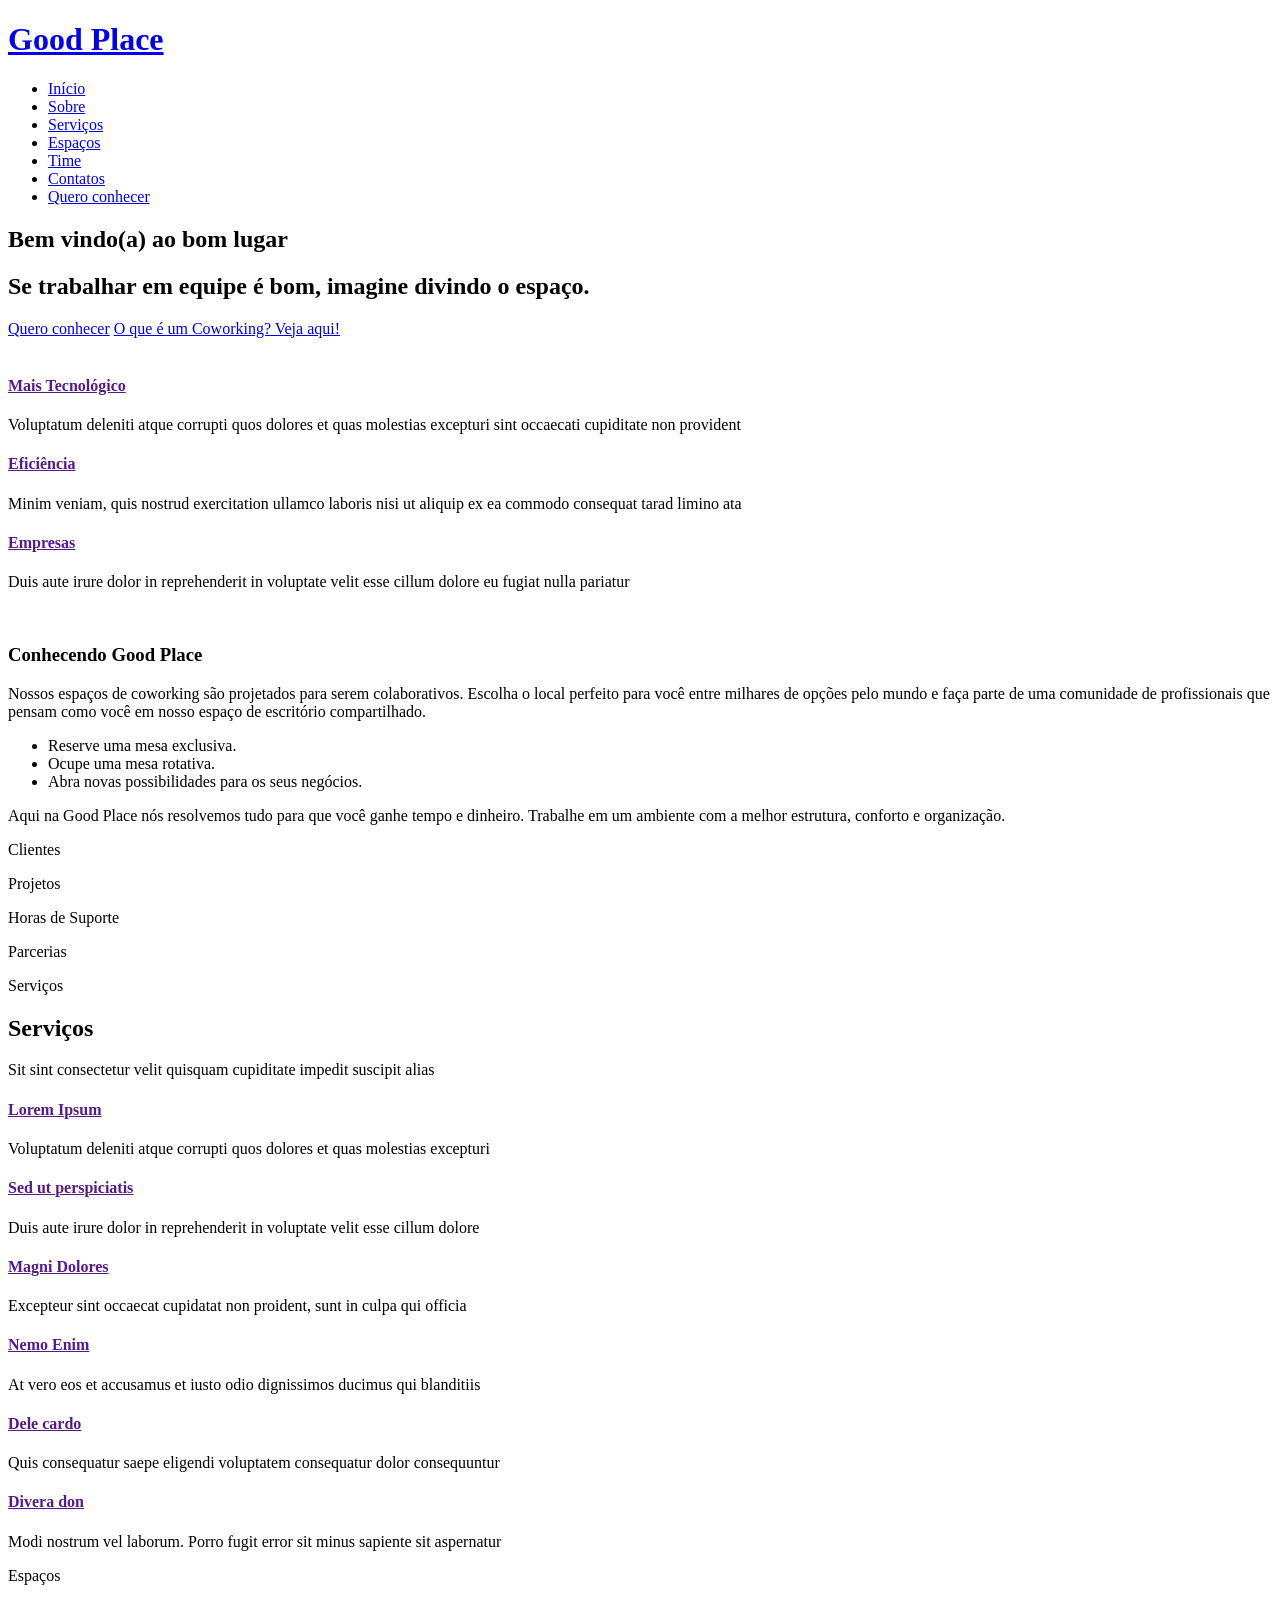
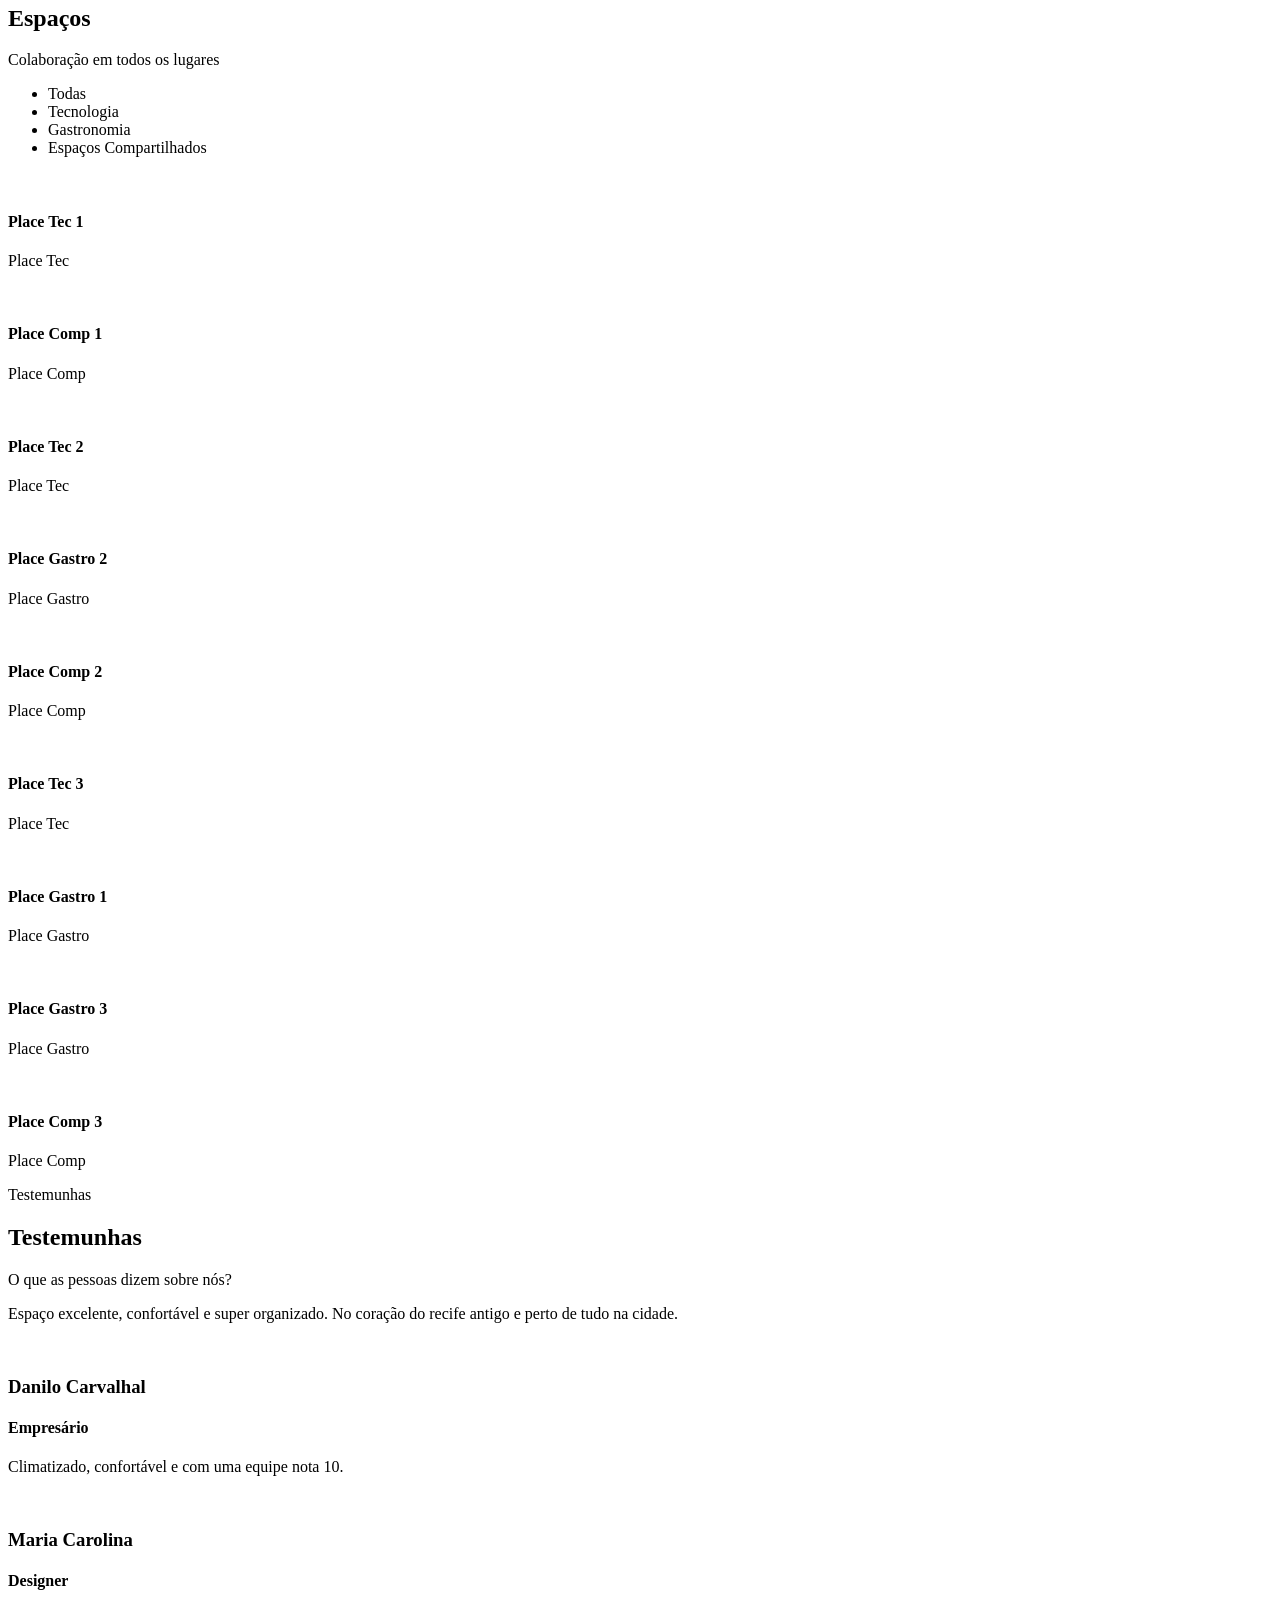
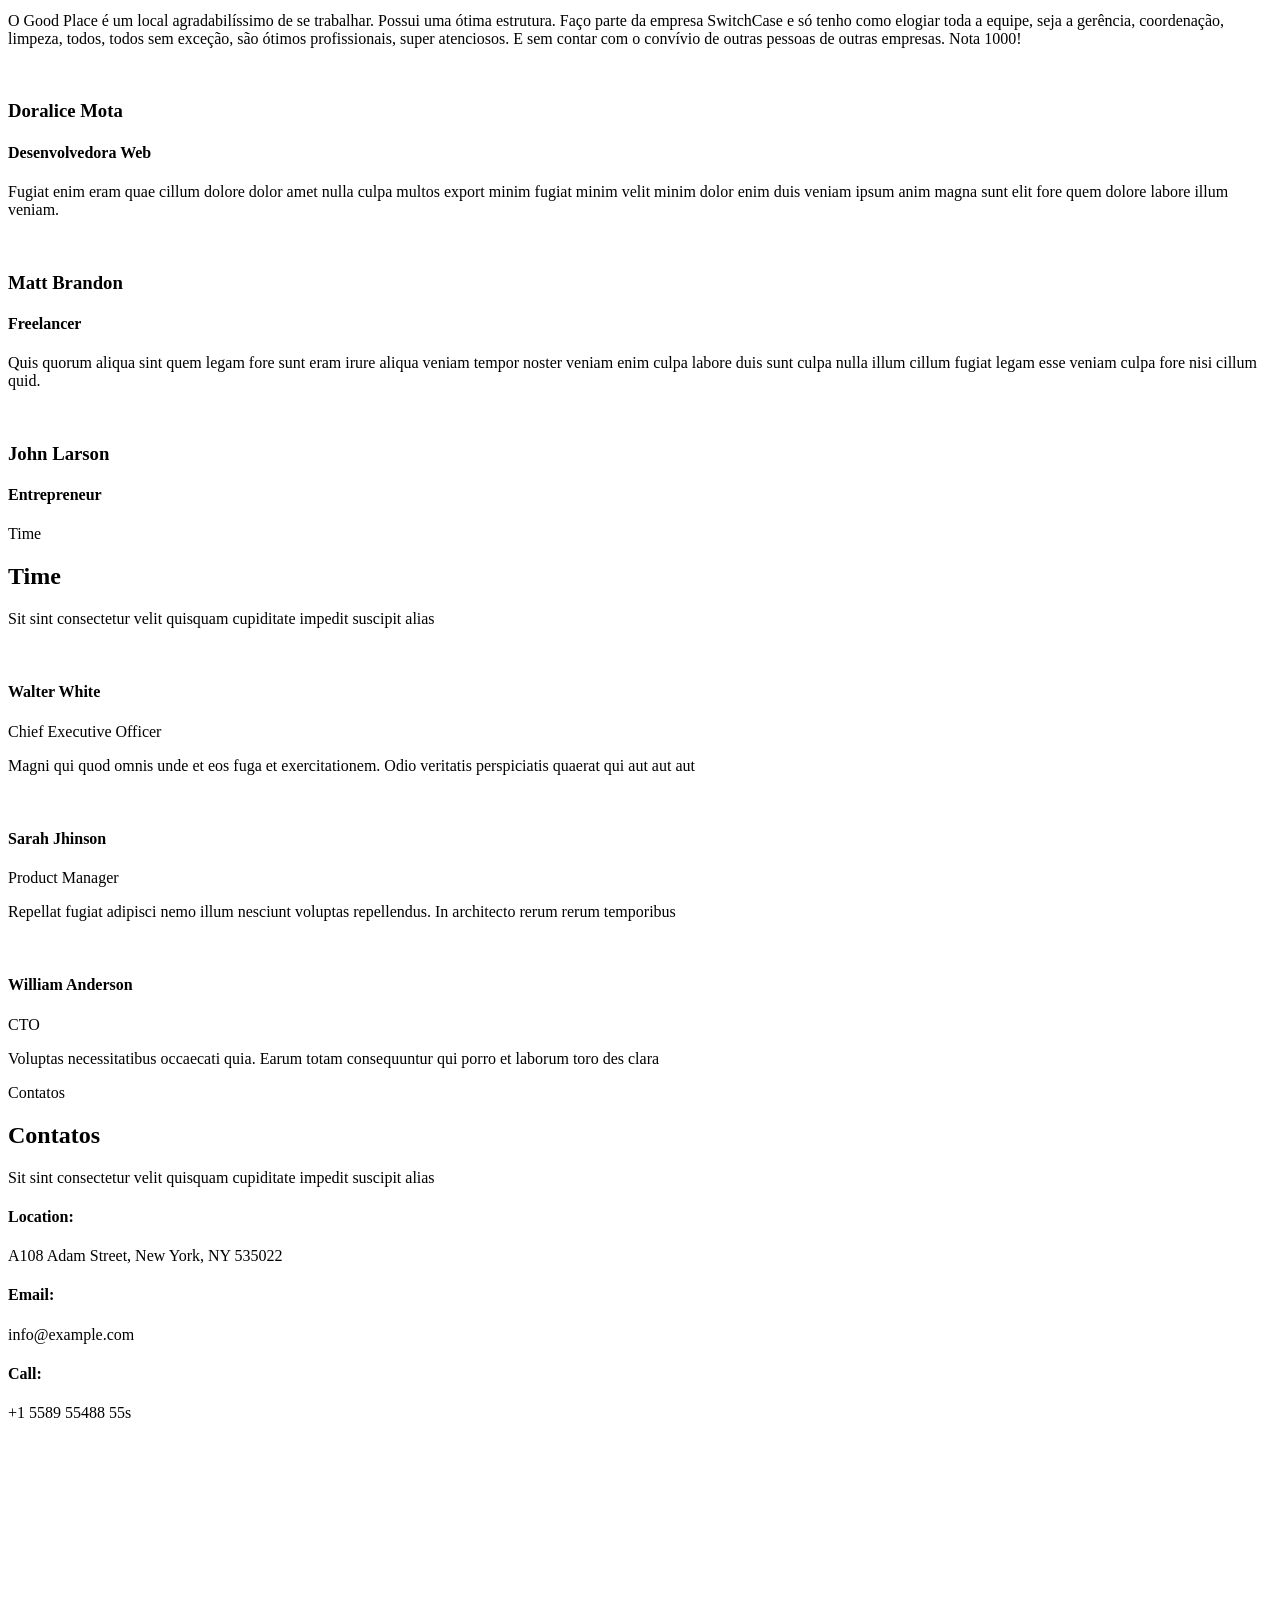
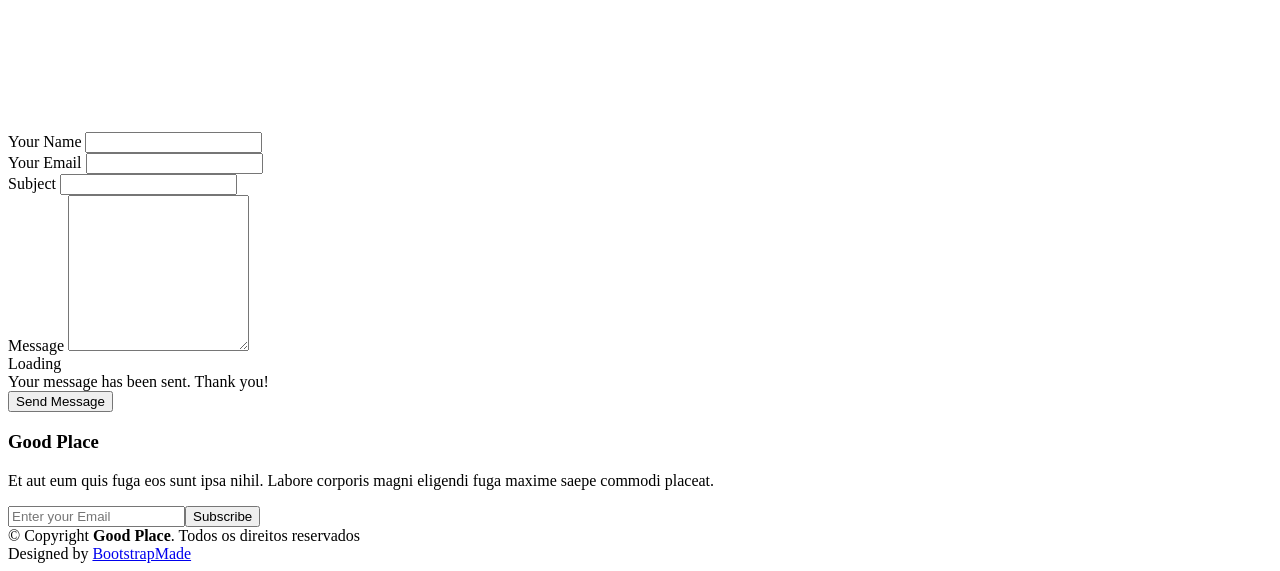
==== index.html @ 0c5f2818 "Add files via upload" ====
<!DOCTYPE html>
<html lang="en">

<head>
  <meta charset="utf-8">
  <meta content="width=device-width, initial-scale=1.0" name="viewport">

  <title>eNno Bootstrap Template - Index</title>
  <meta content="" name="description">
  <meta content="" name="keywords">

  <!-- Favicons -->
  <link href="assets/img/favicon.png" rel="icon">
  <link href="assets/img/apple-touch-icon.png" rel="apple-touch-icon">

  <!-- Google Fonts -->
  <link href="https://fonts.googleapis.com/css?family=Open+Sans:300,300i,400,400i,600,600i,700,700i|Raleway:300,300i,400,400i,500,500i,600,600i,700,700i|Poppins:300,300i,400,400i,500,500i,600,600i,700,700i" rel="stylesheet">

  <!-- Vendor CSS Files -->
  <link href="assets/vendor/bootstrap/css/bootstrap.min.css" rel="stylesheet">
  <link href="assets/vendor/bootstrap-icons/bootstrap-icons.css" rel="stylesheet">
  <link href="assets/vendor/boxicons/css/boxicons.min.css" rel="stylesheet">
  <link href="assets/vendor/glightbox/css/glightbox.min.css" rel="stylesheet">
  <link href="assets/vendor/swiper/swiper-bundle.min.css" rel="stylesheet">

  <!-- Template Main CSS File -->
  <link href="assets/css/style.css" rel="stylesheet">

  <!-- =======================================================
  * Template Name: eNno - v4.10.0
  * Template URL: https://bootstrapmade.com/enno-free-simple-bootstrap-template/
  * Author: BootstrapMade.com
  * License: https://bootstrapmade.com/license/
  ======================================================== -->
</head>

<body>

  <!-- ======= Header ======= -->
  <header id="header" class="fixed-top">
    <div class="container d-flex align-items-center justify-content-between">

      <h1 class="logo"><a href="index.html">Good Place</a></h1>
      <!-- Uncomment below if you prefer to use an image logo -->
      <!-- <a href="index.html" class="logo"><img src="assets/img/logo.png" alt="" class="img-fluid"></a>-->

      <nav id="navbar" class="navbar">
        <ul>
          <li><a class="nav-link scrollto active" href="#hero">Início</a></li>
          <li><a class="nav-link scrollto" href="#about">Sobre</a></li>
          <li><a class="nav-link scrollto" href="#services">Serviços</a></li>
          <li><a class="nav-link scrollto " href="#portfolio">Espaços</a></li>
          <li><a class="nav-link scrollto" href="#team">Time</a></li>
          <li><a class="nav-link scrollto" href="#contact">Contatos</a></li>
          <li><a class="getstarted scrollto" href="#about">Quero conhecer</a></li>
        </ul>
        <i class="bi bi-list mobile-nav-toggle"></i>
      </nav><!-- .navbar -->

    </div>
  </header><!-- End Header -->

  <!-- ======= Hero Section ======= -->
  <section id="hero" class="d-flex align-items-center">

    <div class="container">
      <div class="row">
        <div class="col-lg-6 pt-5 pt-lg-0 order-2 order-lg-1 d-flex flex-column justify-content-center">
          <h1>Bem vindo(a) ao bom lugar</h1>
          <h2>Se trabalhar em equipe é bom, imagine divindo o espaço.</h2>
          <div class="d-flex">
            <a href="#about" class="btn-get-started scrollto">Quero conhecer</a>
            <a href="https://www.youtube.com/watch?v=jDDaplaOz7Q" class="glightbox btn-watch-video"><i class="bi bi-play-circle"></i><span>O que é um Coworking? Veja aqui!</span></a>
          </div>
        </div>
        <div class="col-lg-6 order-1 order-lg-2 hero-img">
          <img src="assets/img/hero-img.png" class="img-fluid animated" alt="">
        </div>
      </div>
    </div>

  </section><!-- End Hero -->

  <main id="main">

    <!-- ======= Featured Services Section ======= -->
    <section id="featured-services" class="featured-services">
      <div class="container">

        <div class="row">
          <div class="col-lg-4 col-md-6">
            <div class="icon-box">
              <div class="icon"><i class="bi bi-laptop"></i></div>
              <h4 class="title"><a href="">Mais Tecnológico</a></h4>
              <p class="description">Voluptatum deleniti atque corrupti quos dolores et quas molestias excepturi sint occaecati cupiditate non provident</p>
            </div>
          </div>
          <div class="col-lg-4 col-md-6 mt-4 mt-md-0">
            <div class="icon-box">
              <div class="icon"><i class="bi bi-card-checklist"></i></div>
              <h4 class="title"><a href="">Eficiência</a></h4>
              <p class="description">Minim veniam, quis nostrud exercitation ullamco laboris nisi ut aliquip ex ea commodo consequat tarad limino ata</p>
            </div>
          </div>
          <div class="col-lg-4 col-md-6 mt-4 mt-lg-0">
            <div class="icon-box">
              <div class="icon"><i class="bi bi-clipboard-data"></i></div>
              <h4 class="title"><a href="">Empresas</a></h4>
              <p class="description">Duis aute irure dolor in reprehenderit in voluptate velit esse cillum dolore eu fugiat nulla pariatur</p>
            </div>
          </div>
        </div>

      </div>
    </section><!-- End Featured Services Section -->

    <!-- ======= About Section ======= -->
    <section id="about" class="about">
      <div class="container">

        <div class="row">
          <div class="col-lg-6">
            <img src="assets/img/about.png" class="img-fluid" alt="">
          </div>
          <div class="col-lg-6 pt-4 pt-lg-0 content">
            <h3>Conhecendo Good Place</h3>
            <p class="fst-italic">
              Nossos espaços de coworking são projetados para serem colaborativos. Escolha o local perfeito para você entre milhares de opções pelo mundo e faça parte de uma comunidade de profissionais que pensam como você em nosso espaço de escritório compartilhado.
            </p>
            <ul>
              <li><i class="bi bi-check-circle"></i> Reserve uma mesa exclusiva.</li>
              <li><i class="bi bi-check-circle"></i> Ocupe uma mesa rotativa.</li>
              <li><i class="bi bi-check-circle"></i> Abra novas possibilidades para os seus negócios.</li>
            </ul>
            <p>
              Aqui na Good Place nós resolvemos tudo para que você ganhe tempo e dinheiro. Trabalhe em um ambiente com a melhor estrutura, conforto e organização.
            </p>
          </div>
        </div>

      </div>
    </section><!-- End About Section -->

    <!-- ======= Counts Section ======= -->
    <section id="counts" class="counts">
      <div class="container">

        <div class="row counters">

          <div class="col-lg-3 col-6 text-center">
            <span data-purecounter-start="0" data-purecounter-end="333" data-purecounter-duration="1" class="purecounter"></span>
            <p>Clientes</p>
          </div>

          <div class="col-lg-3 col-6 text-center">
            <span data-purecounter-start="0" data-purecounter-end="707" data-purecounter-duration="1" class="purecounter"></span>
            <p>Projetos</p>
          </div>

          <div class="col-lg-3 col-6 text-center">
            <span data-purecounter-start="0" data-purecounter-end="2001" data-purecounter-duration="1" class="purecounter"></span>
            <p>Horas de Suporte</p>
          </div>

          <div class="col-lg-3 col-6 text-center">
            <span data-purecounter-start="0" data-purecounter-end="13" data-purecounter-duration="1" class="purecounter"></span>
            <p>Parcerias</p>
          </div>

        </div>

      </div>
    </section><!-- End Counts Section -->

    <!-- ======= Services Section ======= -->
    <section id="services" class="services section-bg">
      <div class="container">

        <div class="section-title">
          <span>Serviços</span>
          <h2>Serviços</h2>
          <p>Sit sint consectetur velit quisquam cupiditate impedit suscipit alias</p>
        </div>

        <div class="row">
          <div class="col-lg-4 col-md-6 d-flex align-items-stretch">
            <div class="icon-box">
              <div class="icon"><i class="bx bxl-dribbble"></i></div>
              <h4><a href="">Lorem Ipsum</a></h4>
              <p>Voluptatum deleniti atque corrupti quos dolores et quas molestias excepturi</p>
            </div>
          </div>

          <div class="col-lg-4 col-md-6 d-flex align-items-stretch mt-4 mt-md-0">
            <div class="icon-box">
              <div class="icon"><i class="bx bx-file"></i></div>
              <h4><a href="">Sed ut perspiciatis</a></h4>
              <p>Duis aute irure dolor in reprehenderit in voluptate velit esse cillum dolore</p>
            </div>
          </div>

          <div class="col-lg-4 col-md-6 d-flex align-items-stretch mt-4 mt-lg-0">
            <div class="icon-box">
              <div class="icon"><i class="bx bx-tachometer"></i></div>
              <h4><a href="">Magni Dolores</a></h4>
              <p>Excepteur sint occaecat cupidatat non proident, sunt in culpa qui officia</p>
            </div>
          </div>

          <div class="col-lg-4 col-md-6 d-flex align-items-stretch mt-4">
            <div class="icon-box">
              <div class="icon"><i class="bx bx-world"></i></div>
              <h4><a href="">Nemo Enim</a></h4>
              <p>At vero eos et accusamus et iusto odio dignissimos ducimus qui blanditiis</p>
            </div>
          </div>

          <div class="col-lg-4 col-md-6 d-flex align-items-stretch mt-4">
            <div class="icon-box">
              <div class="icon"><i class="bx bx-slideshow"></i></div>
              <h4><a href="">Dele cardo</a></h4>
              <p>Quis consequatur saepe eligendi voluptatem consequatur dolor consequuntur</p>
            </div>
          </div>

          <div class="col-lg-4 col-md-6 d-flex align-items-stretch mt-4">
            <div class="icon-box">
              <div class="icon"><i class="bx bx-arch"></i></div>
              <h4><a href="">Divera don</a></h4>
              <p>Modi nostrum vel laborum. Porro fugit error sit minus sapiente sit aspernatur</p>
            </div>
          </div>

        </div>

      </div>
    </section><!-- End Services Section -->

    <!-- ======= Portfolio Section ======= -->
    <section id="portfolio" class="portfolio">
      <div class="container">

        <div class="section-title">
          <span>Espaços</span>
          <h2>Espaços</h2>
          <p>Colaboração em todos os lugares</p>
        </div>

        <div class="row">
          <div class="col-lg-12 d-flex justify-content-center">
            <ul id="portfolio-flters">
              <li data-filter="*" class="filter-active">Todas</li>
              <li data-filter=".filter-app">Tecnologia</li>
              <li data-filter=".filter-card">Gastronomia</li>
              <li data-filter=".filter-web">Espaços Compartilhados</li>
            </ul>
          </div>
        </div>

        <div class="row portfolio-container">

          <div class="col-lg-4 col-md-6 portfolio-item filter-app">
            <img src="assets/img/portfolio/portfolio-1.jpg" class="img-fluid" alt="">
            <div class="portfolio-info">
              <h4>Place Tec 1</h4>
              <p>Place Tec</p>
              <a href="assets/img/portfolio/portfolio-1.jpg" data-gallery="portfolioGallery" class="portfolio-lightbox preview-link" title="App 1"><i class="bx bx-plus"></i></a>
              <a href="portfolio-details.html" class="details-link" title="More Details"><i class="bx bx-link"></i></a>
            </div>
          </div>

          <div class="col-lg-4 col-md-6 portfolio-item filter-web">
            <img src="assets/img/portfolio/portfolio-2.jpg" class="img-fluid" alt="">
            <div class="portfolio-info">
              <h4>Place Comp 1</h4>
              <p>Place Comp</p>
              <a href="assets/img/portfolio/portfolio-2.jpg" data-gallery="portfolioGallery" class="portfolio-lightbox preview-link" title="Web 3"><i class="bx bx-plus"></i></a>
              <a href="portfolio-details.html" class="details-link" title="More Details"><i class="bx bx-link"></i></a>
            </div>
          </div>

          <div class="col-lg-4 col-md-6 portfolio-item filter-app">
            <img src="assets/img/portfolio/portfolio-3.jpg" class="img-fluid" alt="">
            <div class="portfolio-info">
              <h4>Place Tec 2</h4>
              <p>Place Tec</p>
              <a href="assets/img/portfolio/portfolio-3.jpg" data-gallery="portfolioGallery" class="portfolio-lightbox preview-link" title="App 2"><i class="bx bx-plus"></i></a>
              <a href="portfolio-details.html" class="details-link" title="More Details"><i class="bx bx-link"></i></a>
            </div>
          </div>

          <div class="col-lg-4 col-md-6 portfolio-item filter-card">
            <img src="assets/img/portfolio/portfolio-4.jpg" class="img-fluid" alt="">
            <div class="portfolio-info">
              <h4>Place Gastro 2</h4>
              <p>Place Gastro</p>
              <a href="assets/img/portfolio/portfolio-4.jpg" data-gallery="portfolioGallery" class="portfolio-lightbox preview-link" title="Card 2"><i class="bx bx-plus"></i></a>
              <a href="portfolio-details.html" class="details-link" title="More Details"><i class="bx bx-link"></i></a>
            </div>
          </div>

          <div class="col-lg-4 col-md-6 portfolio-item filter-web">
            <img src="assets/img/portfolio/portfolio-5.jpg" class="img-fluid" alt="">
            <div class="portfolio-info">
              <h4>Place Comp 2</h4>
              <p>Place Comp</p>
              <a href="assets/img/portfolio/portfolio-5.jpg" data-gallery="portfolioGallery" class="portfolio-lightbox preview-link" title="Web 2"><i class="bx bx-plus"></i></a>
              <a href="portfolio-details.html" class="details-link" title="More Details"><i class="bx bx-link"></i></a>
            </div>
          </div>

          <div class="col-lg-4 col-md-6 portfolio-item filter-app">
            <img src="assets/img/portfolio/portfolio-6.jpg" class="img-fluid" alt="">
            <div class="portfolio-info">
              <h4>Place Tec 3</h4>
              <p>Place Tec</p>
              <a href="assets/img/portfolio/portfolio-6.jpg" data-gallery="portfolioGallery" class="portfolio-lightbox preview-link" title="App 3"><i class="bx bx-plus"></i></a>
              <a href="portfolio-details.html" class="details-link" title="More Details"><i class="bx bx-link"></i></a>
            </div>
          </div>

          <div class="col-lg-4 col-md-6 portfolio-item filter-card">
            <img src="assets/img/portfolio/portfolio-7.jpg" class="img-fluid" alt="">
            <div class="portfolio-info">
              <h4>Place Gastro 1</h4>
              <p>Place Gastro</p>
              <a href="assets/img/portfolio/portfolio-7.jpg" data-gallery="portfolioGallery" class="portfolio-lightbox preview-link" title="Card 1"><i class="bx bx-plus"></i></a>
              <a href="portfolio-details.html" class="details-link" title="More Details"><i class="bx bx-link"></i></a>
            </div>
          </div>

          <div class="col-lg-4 col-md-6 portfolio-item filter-card">
            <img src="assets/img/portfolio/portfolio-8.jpg" class="img-fluid" alt="">
            <div class="portfolio-info">
              <h4>Place Gastro 3</h4>
              <p>Place Gastro</p>
              <a href="assets/img/portfolio/portfolio-8.jpg" data-gallery="portfolioGallery" class="portfolio-lightbox preview-link" title="Card 3"><i class="bx bx-plus"></i></a>
              <a href="portfolio-details.html" class="details-link" title="More Details"><i class="bx bx-link"></i></a>
            </div>
          </div>

          <div class="col-lg-4 col-md-6 portfolio-item filter-web">
            <img src="assets/img/portfolio/portfolio-9.jpg" class="img-fluid" alt="">
            <div class="portfolio-info">
              <h4>Place Comp 3</h4>
              <p>Place Comp</p>
              <a href="assets/img/portfolio/portfolio-9.jpg" data-gallery="portfolioGallery" class="portfolio-lightbox preview-link" title="Web 3"><i class="bx bx-plus"></i></a>
              <a href="portfolio-details.html" class="details-link" title="More Details"><i class="bx bx-link"></i></a>
            </div>
          </div>

        </div>

      </div>
    </section><!-- End Portfolio Section -->

    <!-- ======= Testimonials Section ======= -->
    <section id="testimonials" class="testimonials section-bg">
      <div class="container">

        <div class="section-title">
          <span>Testemunhas</span>
          <h2>Testemunhas</h2>
          <p>O que as pessoas dizem sobre nós?</p>
        </div>

        <div class="testimonials-slider swiper" data-aos="fade-up" data-aos-delay="100">
          <div class="swiper-wrapper">

            <div class="swiper-slide">
              <div class="testimonial-item">
                <p>
                  <i class="bx bxs-quote-alt-left quote-icon-left"></i>
                  Espaço excelente, confortável e super organizado. No coração do recife antigo e perto de tudo na cidade.
                  <i class="bx bxs-quote-alt-right quote-icon-right"></i>
                </p>
                <img src="assets/img/testimonials/testimonials-1.jpg" class="testimonial-img" alt="">
                <h3>Danilo Carvalhal</h3>
                <h4>Empresário</h4>
              </div>
            </div><!-- End testimonial item -->

            <div class="swiper-slide">
              <div class="testimonial-item">
                <p>
                  <i class="bx bxs-quote-alt-left quote-icon-left"></i>
                  Climatizado, confortável e com uma equipe nota 10.
                  <i class="bx bxs-quote-alt-right quote-icon-right"></i>
                </p>
                <img src="assets/img/testimonials/testimonials-2.jpg" class="testimonial-img" alt="">
                <h3>Maria Carolina</h3>
                <h4>Designer</h4>
              </div>
            </div><!-- End testimonial item -->

            <div class="swiper-slide">
              <div class="testimonial-item">
                <p>
                  <i class="bx bxs-quote-alt-left quote-icon-left"></i>
                  O Good Place é um local agradabilíssimo de se trabalhar. Possui uma ótima estrutura. Faço parte da empresa SwitchCase e só tenho como elogiar toda a equipe, seja a gerência, coordenação, limpeza, todos, todos sem exceção, são ótimos profissionais, super atenciosos. E sem contar com o convívio de outras pessoas de outras empresas.

Nota 1000!
                  <i class="bx bxs-quote-alt-right quote-icon-right"></i>
                </p>
                <img src="assets/img/testimonials/testimonials-3.jpg" class="testimonial-img" alt="">
                <h3>Doralice Mota</h3>
                <h4>Desenvolvedora Web</h4>
              </div>
            </div><!-- End testimonial item -->

            <div class="swiper-slide">
              <div class="testimonial-item">
                <p>
                  <i class="bx bxs-quote-alt-left quote-icon-left"></i>
                  Fugiat enim eram quae cillum dolore dolor amet nulla culpa multos export minim fugiat minim velit minim dolor enim duis veniam ipsum anim magna sunt elit fore quem dolore labore illum veniam.
                  <i class="bx bxs-quote-alt-right quote-icon-right"></i>
                </p>
                <img src="assets/img/testimonials/testimonials-4.jpg" class="testimonial-img" alt="">
                <h3>Matt Brandon</h3>
                <h4>Freelancer</h4>
              </div>
            </div><!-- End testimonial item -->

            <div class="swiper-slide">
              <div class="testimonial-item">
                <p>
                  <i class="bx bxs-quote-alt-left quote-icon-left"></i>
                  Quis quorum aliqua sint quem legam fore sunt eram irure aliqua veniam tempor noster veniam enim culpa labore duis sunt culpa nulla illum cillum fugiat legam esse veniam culpa fore nisi cillum quid.
                  <i class="bx bxs-quote-alt-right quote-icon-right"></i>
                </p>
                <img src="assets/img/testimonials/testimonials-5.jpg" class="testimonial-img" alt="">
                <h3>John Larson</h3>
                <h4>Entrepreneur</h4>
              </div>
            </div><!-- End testimonial item -->

          </div>
          <div class="swiper-pagination"></div>
        </div>

      </div>
    </section><!-- End Testimonials Section -->

    <!-- ======= Team Section ======= -->
    <section id="team" class="team section-bg">
      <div class="container">

        <div class="section-title">
          <span>Time</span>
          <h2>Time</h2>
          <p>Sit sint consectetur velit quisquam cupiditate impedit suscipit alias</p>
        </div>

        <div class="row">
          <div class="col-lg-4 col-md-6 d-flex align-items-stretch">
            <div class="member">
              <img src="assets/img/team/team-1.jpg" alt="">
              <h4>Walter White</h4>
              <span>Chief Executive Officer</span>
              <p>
                Magni qui quod omnis unde et eos fuga et exercitationem. Odio veritatis perspiciatis quaerat qui aut aut aut
              </p>
              <div class="social">
                <a href=""><i class="bi bi-twitter"></i></a>
                <a href=""><i class="bi bi-facebook"></i></a>
                <a href=""><i class="bi bi-instagram"></i></a>
                <a href=""><i class="bi bi-linkedin"></i></a>
              </div>
            </div>
          </div>

          <div class="col-lg-4 col-md-6 d-flex align-items-stretch">
            <div class="member">
              <img src="assets/img/team/team-2.jpg" alt="">
              <h4>Sarah Jhinson</h4>
              <span>Product Manager</span>
              <p>
                Repellat fugiat adipisci nemo illum nesciunt voluptas repellendus. In architecto rerum rerum temporibus
              </p>
              <div class="social">
                <a href=""><i class="bi bi-twitter"></i></a>
                <a href=""><i class="bi bi-facebook"></i></a>
                <a href=""><i class="bi bi-instagram"></i></a>
                <a href=""><i class="bi bi-linkedin"></i></a>
              </div>
            </div>
          </div>

          <div class="col-lg-4 col-md-6 d-flex align-items-stretch">
            <div class="member">
              <img src="assets/img/team/team-3.jpg" alt="">
              <h4>William Anderson</h4>
              <span>CTO</span>
              <p>
                Voluptas necessitatibus occaecati quia. Earum totam consequuntur qui porro et laborum toro des clara
              </p>
              <div class="social">
                <a href=""><i class="bi bi-twitter"></i></a>
                <a href=""><i class="bi bi-facebook"></i></a>
                <a href=""><i class="bi bi-instagram"></i></a>
                <a href=""><i class="bi bi-linkedin"></i></a>
              </div>
            </div>
          </div>

        </div>

      </div>
    </section><!-- End Team Section -->

    <!-- ======= Contact Section ======= -->
    <section id="contact" class="contact">
      <div class="container">

        <div class="section-title">
          <span>Contatos</span>
          <h2>Contatos</h2>
          <p>Sit sint consectetur velit quisquam cupiditate impedit suscipit alias</p>
        </div>

        <div class="row">

          <div class="col-lg-5 d-flex align-items-stretch">
            <div class="info">
              <div class="address">
                <i class="bi bi-geo-alt"></i>
                <h4>Location:</h4>
                <p>A108 Adam Street, New York, NY 535022</p>
              </div>

              <div class="email">
                <i class="bi bi-envelope"></i>
                <h4>Email:</h4>
                <p>info@example.com</p>
              </div>

              <div class="phone">
                <i class="bi bi-phone"></i>
                <h4>Call:</h4>
                <p>+1 5589 55488 55s</p>
              </div>

              <iframe src="https://www.google.com/maps/embed?pb=!1m14!1m8!1m3!1d12097.433213460943!2d-74.0062269!3d40.7101282!3m2!1i1024!2i768!4f13.1!3m3!1m2!1s0x0%3A0xb89d1fe6bc499443!2sDowntown+Conference+Center!5e0!3m2!1smk!2sbg!4v1539943755621" frameborder="0" style="border:0; width: 100%; height: 290px;" allowfullscreen></iframe>
            </div>

          </div>

          <div class="col-lg-7 mt-5 mt-lg-0 d-flex align-items-stretch">
            <form action="forms/contact.php" method="post" role="form" class="php-email-form">
              <div class="row">
                <div class="form-group col-md-6">
                  <label for="name">Your Name</label>
                  <input type="text" name="name" class="form-control" id="name" required>
                </div>
                <div class="form-group col-md-6 mt-3 mt-md-0">
                  <label for="name">Your Email</label>
                  <input type="email" class="form-control" name="email" id="email" required>
                </div>
              </div>
              <div class="form-group mt-3">
                <label for="name">Subject</label>
                <input type="text" class="form-control" name="subject" id="subject" required>
              </div>
              <div class="form-group mt-3">
                <label for="name">Message</label>
                <textarea class="form-control" name="message" rows="10" required></textarea>
              </div>
              <div class="my-3">
                <div class="loading">Loading</div>
                <div class="error-message"></div>
                <div class="sent-message">Your message has been sent. Thank you!</div>
              </div>
              <div class="text-center"><button type="submit">Send Message</button></div>
            </form>
          </div>

        </div>

      </div>
    </section><!-- End Contact Section -->

  </main><!-- End #main -->

  <!-- ======= Footer ======= -->
  <footer id="footer">

    <div class="footer-top">

      <div class="container">

        <div class="row  justify-content-center">
          <div class="col-lg-6">
            <h3>Good Place</h3>
            <p>Et aut eum quis fuga eos sunt ipsa nihil. Labore corporis magni eligendi fuga maxime saepe commodi placeat.</p>
          </div>
        </div>

        <div class="row footer-newsletter justify-content-center">
          <div class="col-lg-6">
            <form action="" method="post">
              <input type="email" name="email" placeholder="Enter your Email"><input type="submit" value="Subscribe">
            </form>
          </div>
        </div>

        <div class="social-links">
          <a href="#" class="twitter"><i class="bx bxl-twitter"></i></a>
          <a href="#" class="facebook"><i class="bx bxl-facebook"></i></a>
          <a href="#" class="instagram"><i class="bx bxl-instagram"></i></a>
          <a href="#" class="google-plus"><i class="bx bxl-skype"></i></a>
          <a href="#" class="linkedin"><i class="bx bxl-linkedin"></i></a>
        </div>

      </div>
    </div>

    <div class="container footer-bottom clearfix">
      <div class="copyright">
        &copy; Copyright <strong><span>Good Place</span></strong>. Todos os direitos reservados
      </div>
      <div class="credits">
        <!-- All the links in the footer should remain intact. -->
        <!-- You can delete the links only if you purchased the pro version. -->
        <!-- Licensing information: https://bootstrapmade.com/license/ -->
        <!-- Purchase the pro version with working PHP/AJAX contact form: https://bootstrapmade.com/enno-free-simple-bootstrap-template/ -->
        Designed by <a href="https://bootstrapmade.com/"  >BootstrapMade</a>
      </div>
    </div>
  </footer><!-- End Footer -->

  <a href="#" class="back-to-top d-flex align-items-center justify-content-center"><i class="bi bi-arrow-up-short"></i></a>

  <!-- Vendor JS Files -->
  <script src="assets/vendor/purecounter/purecounter_vanilla.js"></script>
  <script src="assets/vendor/bootstrap/js/bootstrap.bundle.min.js"></script>
  <script src="assets/vendor/glightbox/js/glightbox.min.js"></script>
  <script src="assets/vendor/isotope-layout/isotope.pkgd.min.js"></script>
  <script src="assets/vendor/swiper/swiper-bundle.min.js"></script>
  <script src="assets/vendor/php-email-form/validate.js"></script>

  <!-- Template Main JS File -->
  <script src="assets/js/main.js"></script>

</body>

</html>
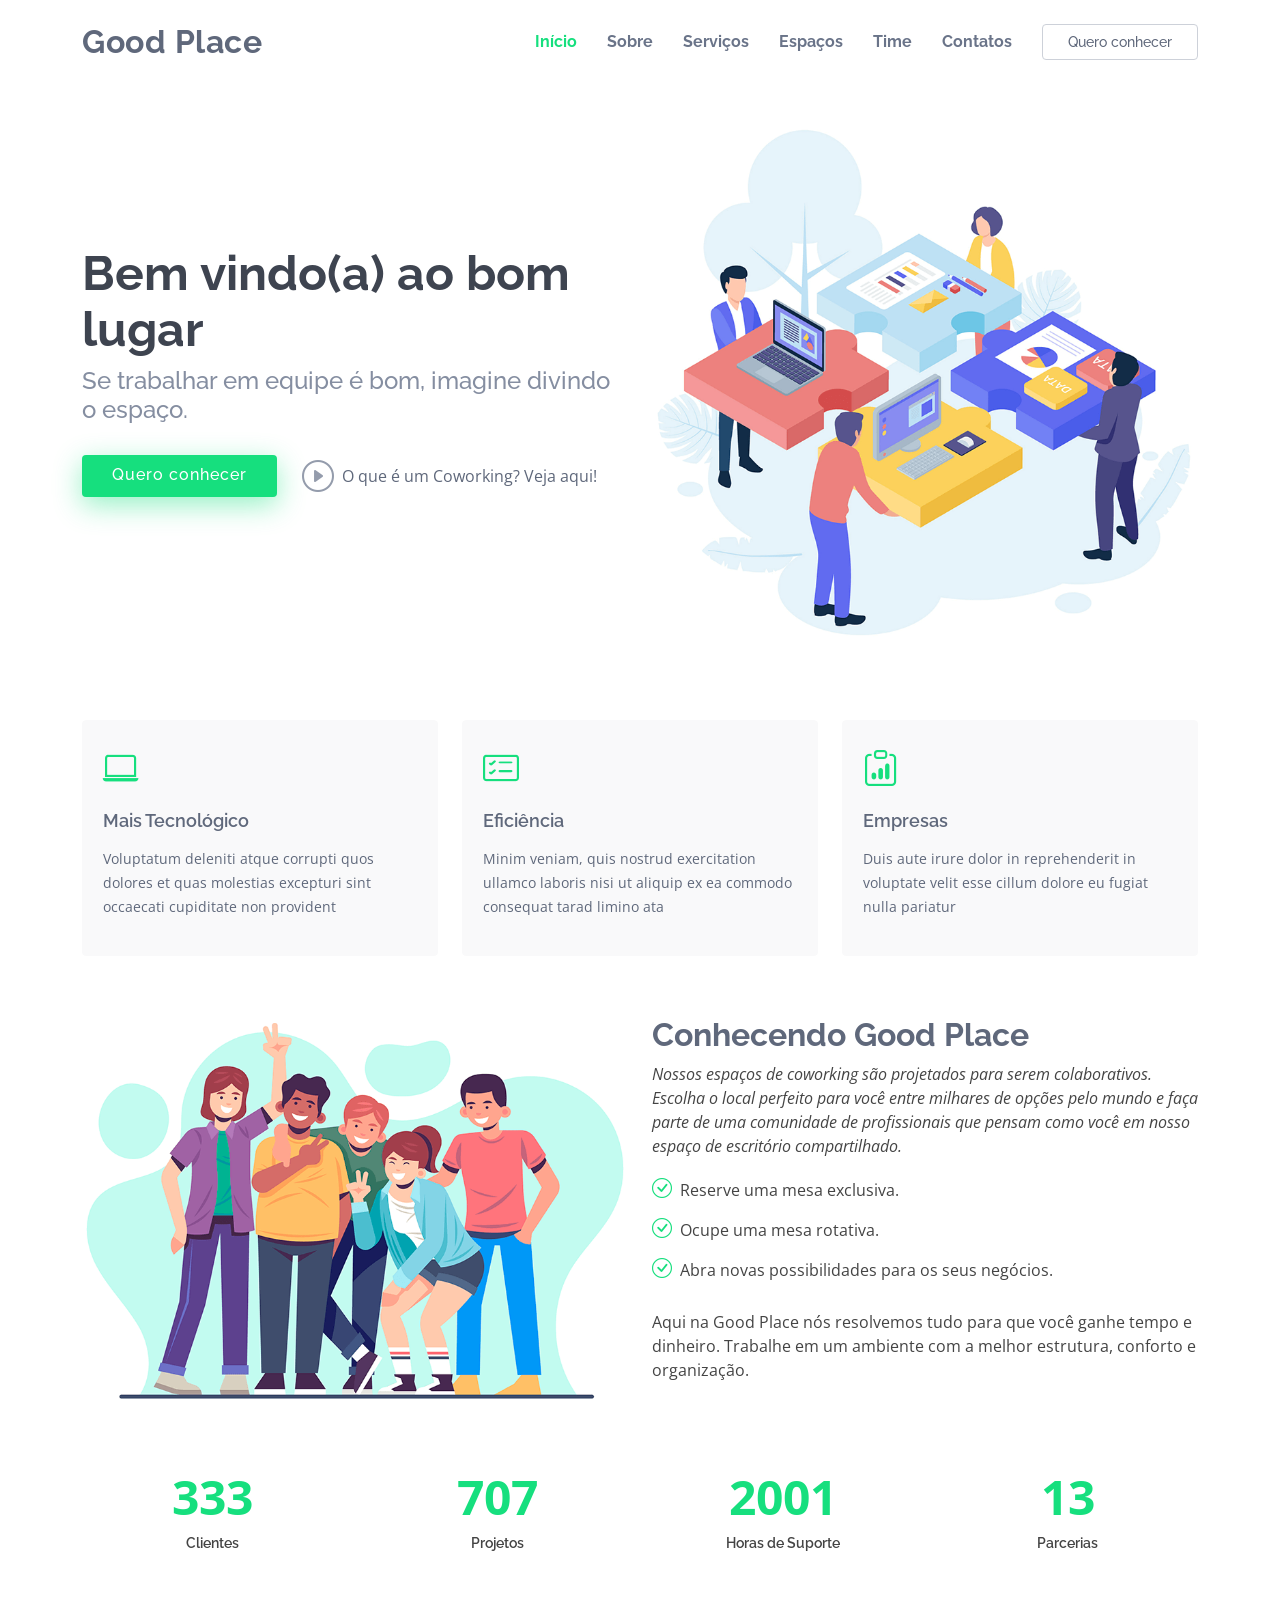
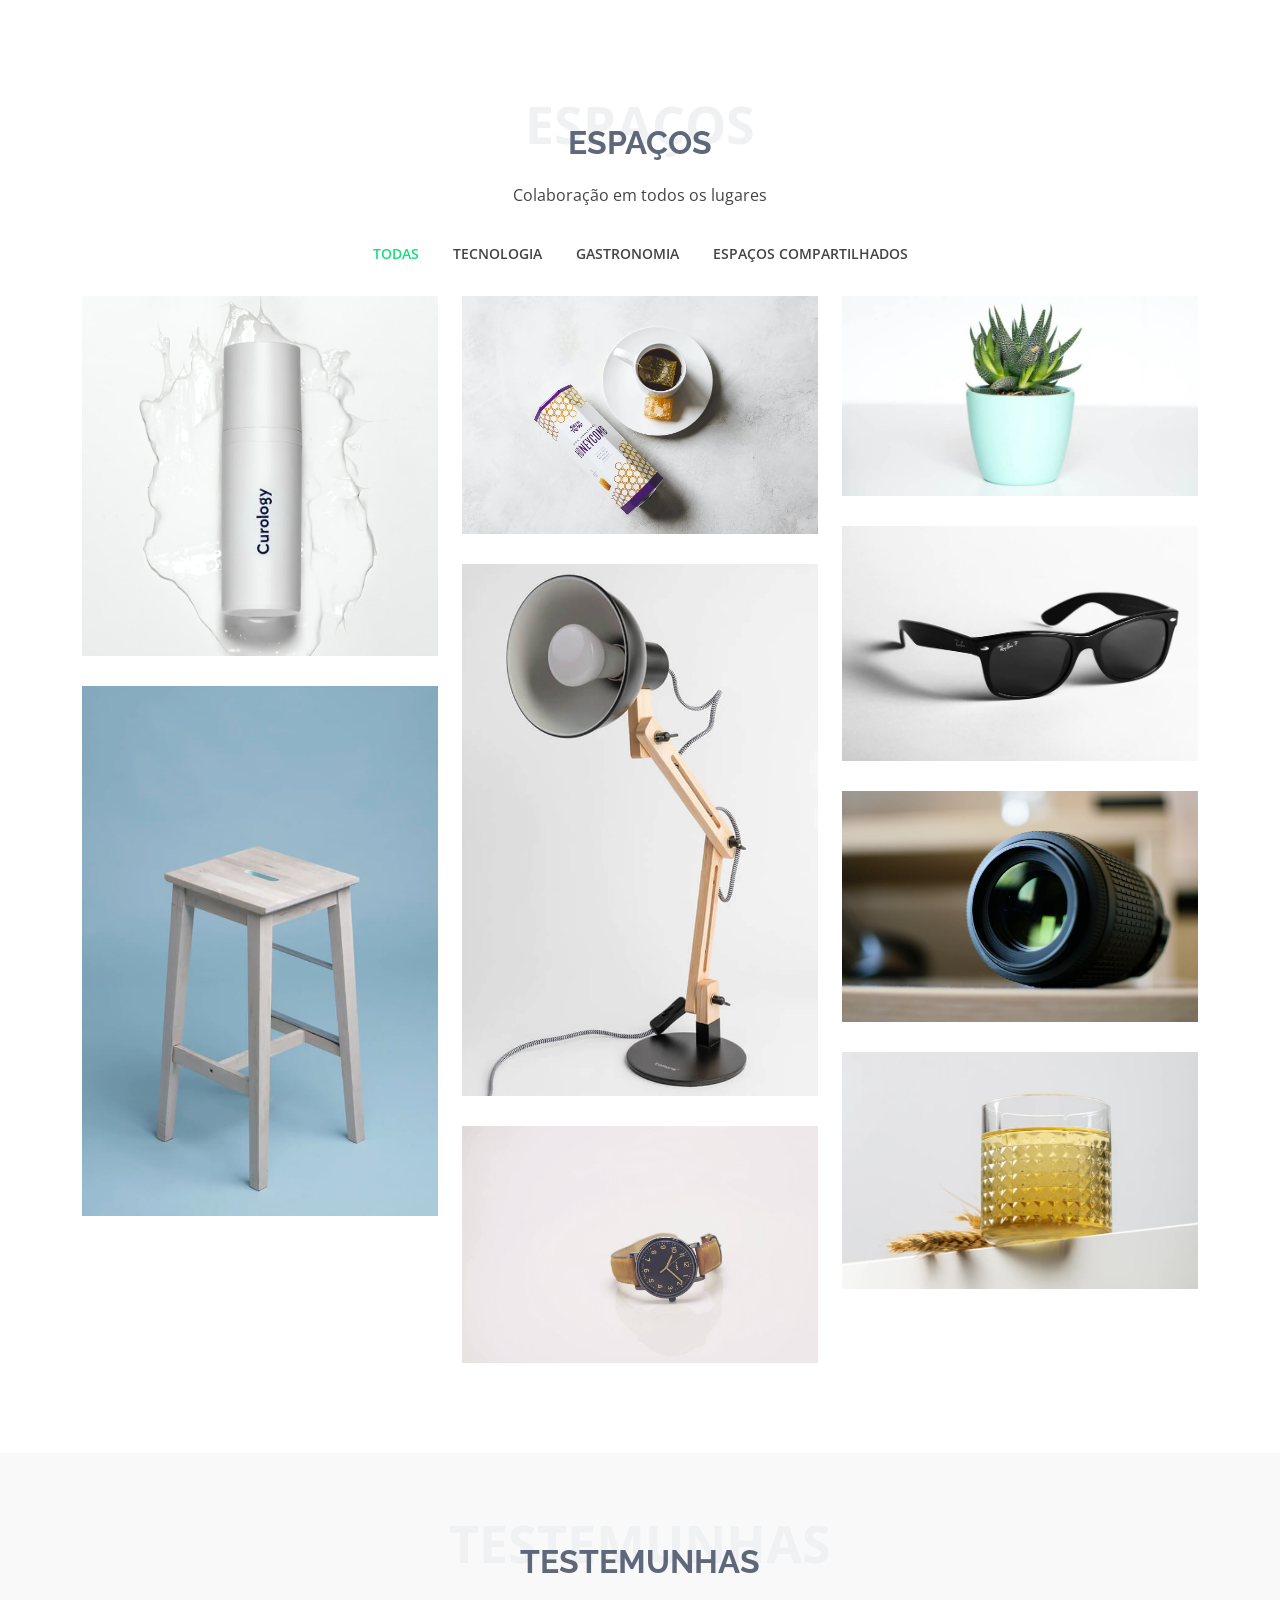
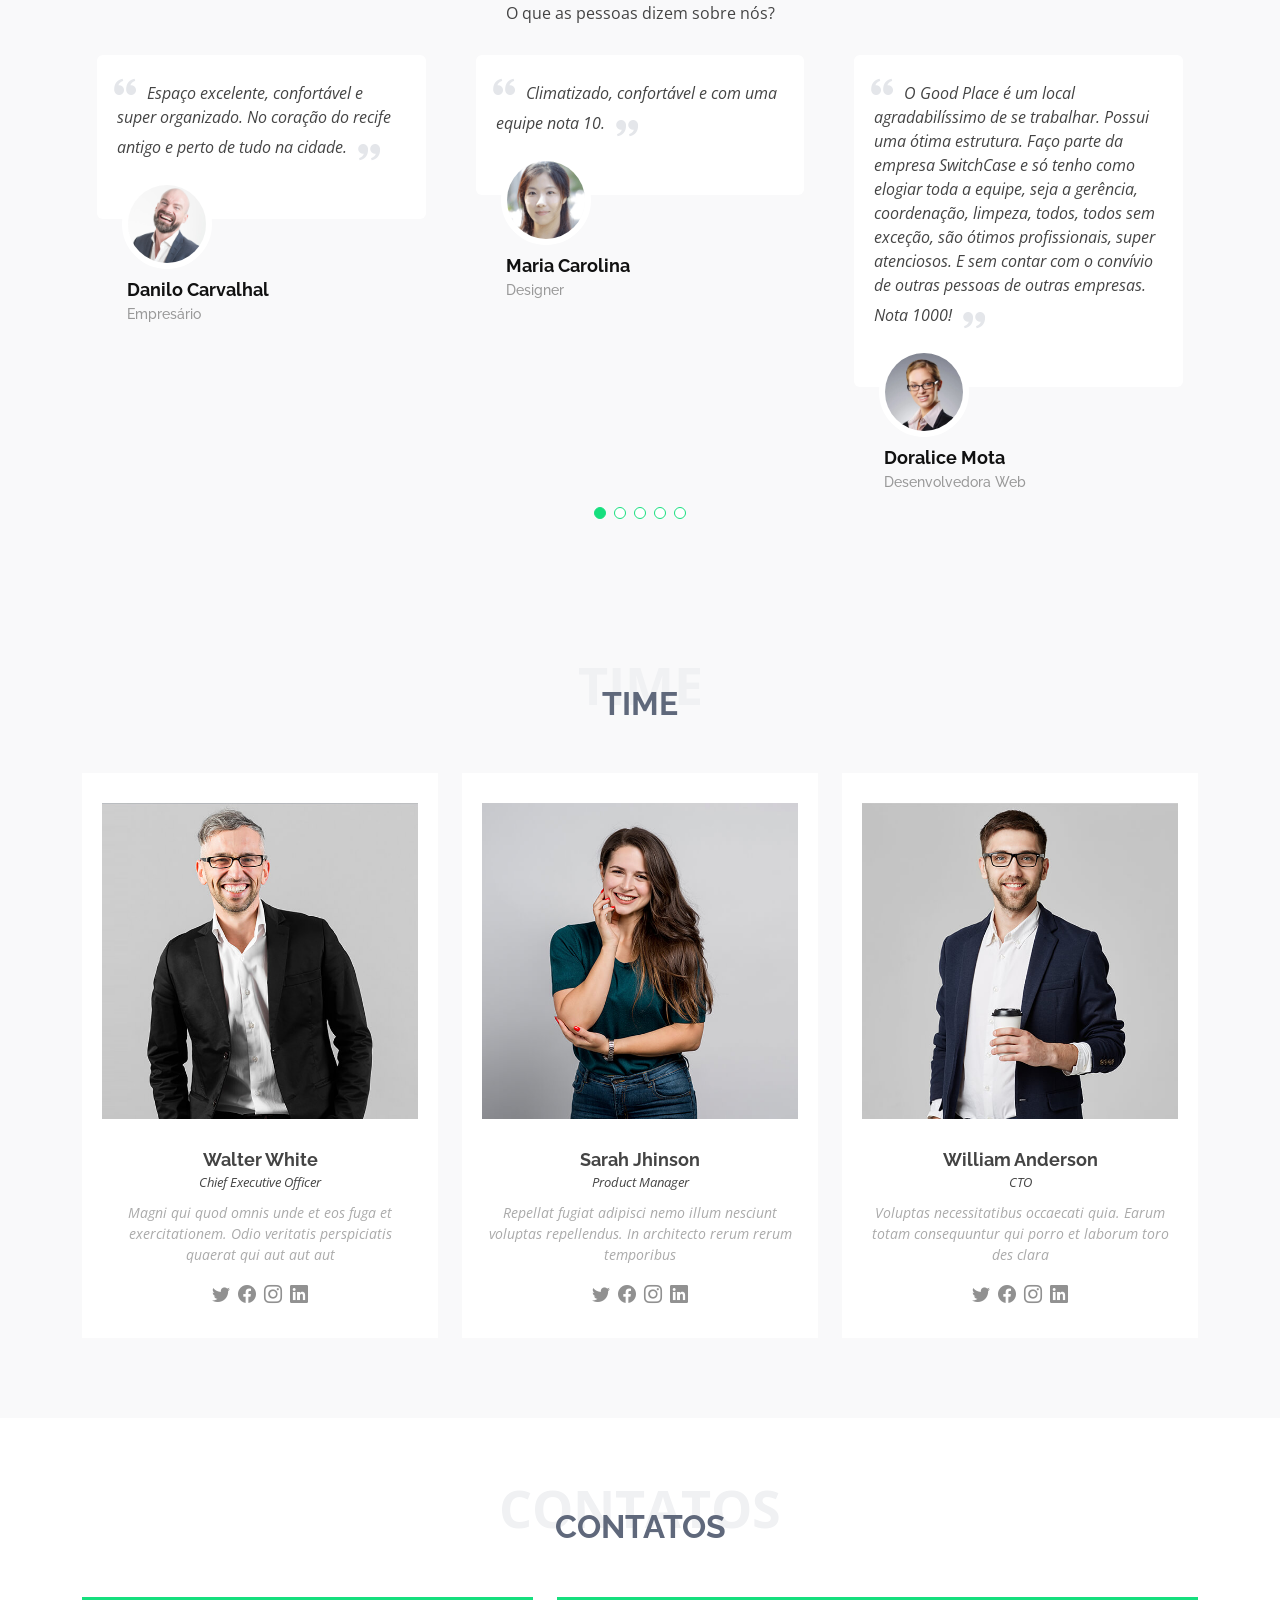
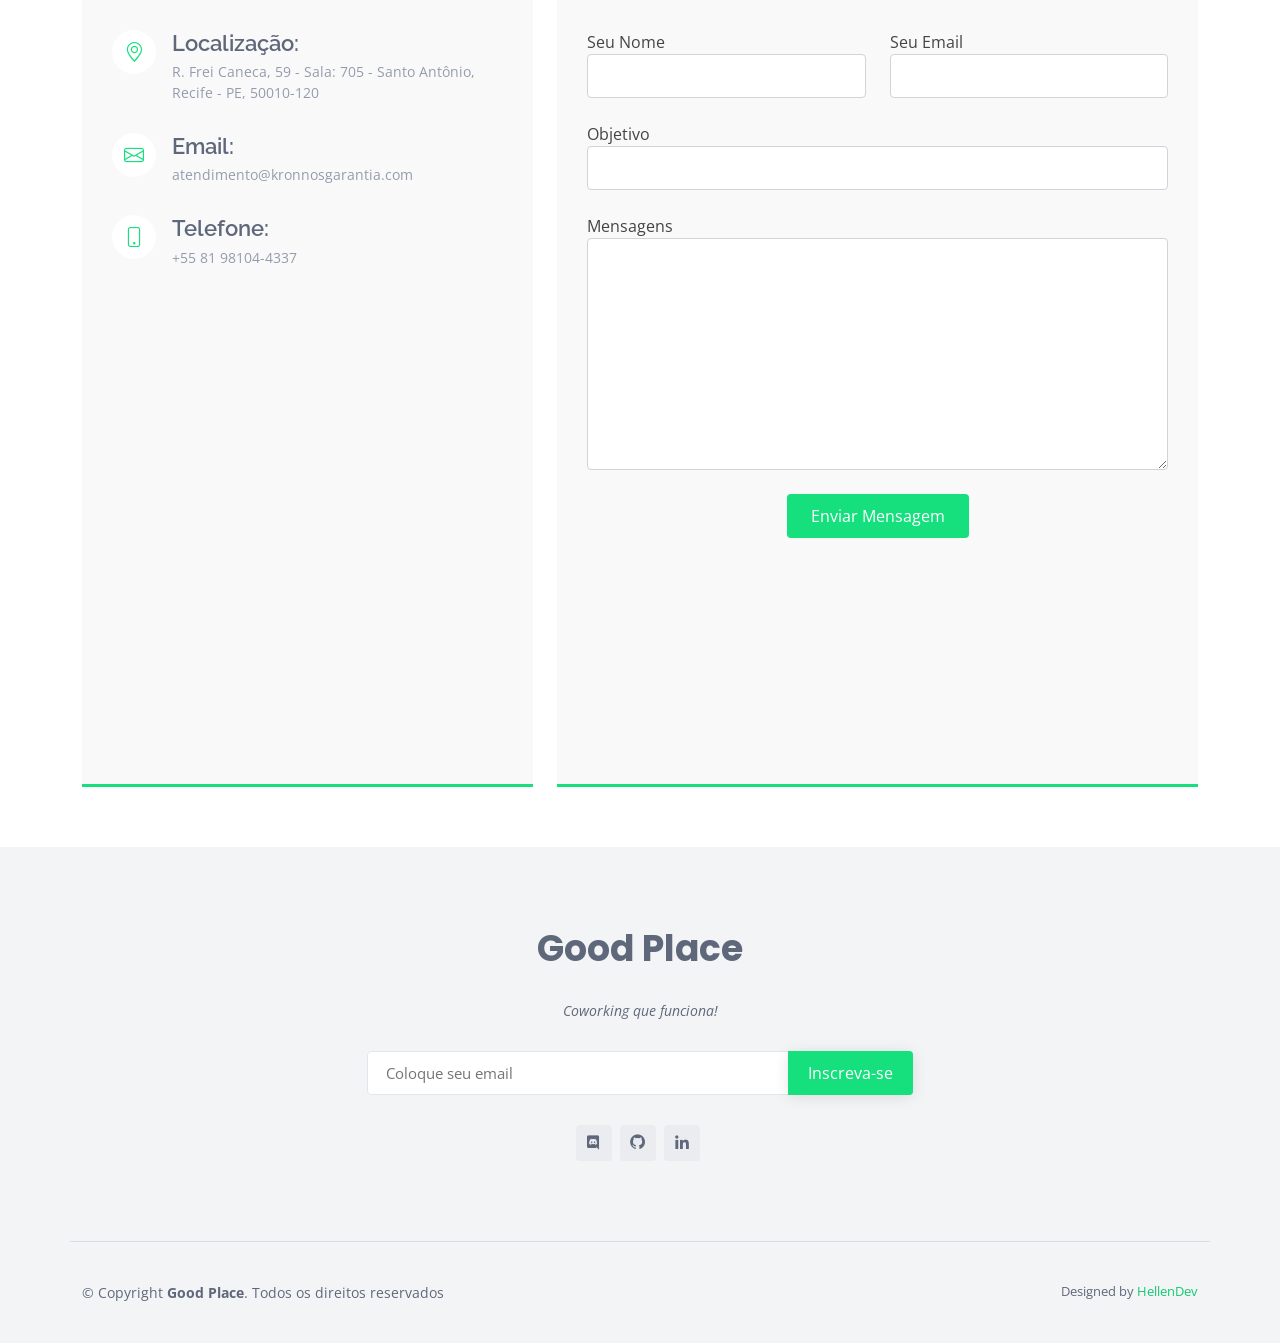
==== commit 00a0ed3b: "Versão atualizada do webapp" ====
--- a/index.html
+++ b/index.html
@@ -172,70 +172,6 @@
       </div>
     </section><!-- End Counts Section -->
 
-    <!-- ======= Services Section ======= -->
-    <section id="services" class="services section-bg">
-      <div class="container">
-
-        <div class="section-title">
-          <span>Serviços</span>
-          <h2>Serviços</h2>
-          <p>Sit sint consectetur velit quisquam cupiditate impedit suscipit alias</p>
-        </div>
-
-        <div class="row">
-          <div class="col-lg-4 col-md-6 d-flex align-items-stretch">
-            <div class="icon-box">
-              <div class="icon"><i class="bx bxl-dribbble"></i></div>
-              <h4><a href="">Lorem Ipsum</a></h4>
-              <p>Voluptatum deleniti atque corrupti quos dolores et quas molestias excepturi</p>
-            </div>
-          </div>
-
-          <div class="col-lg-4 col-md-6 d-flex align-items-stretch mt-4 mt-md-0">
-            <div class="icon-box">
-              <div class="icon"><i class="bx bx-file"></i></div>
-              <h4><a href="">Sed ut perspiciatis</a></h4>
-              <p>Duis aute irure dolor in reprehenderit in voluptate velit esse cillum dolore</p>
-            </div>
-          </div>
-
-          <div class="col-lg-4 col-md-6 d-flex align-items-stretch mt-4 mt-lg-0">
-            <div class="icon-box">
-              <div class="icon"><i class="bx bx-tachometer"></i></div>
-              <h4><a href="">Magni Dolores</a></h4>
-              <p>Excepteur sint occaecat cupidatat non proident, sunt in culpa qui officia</p>
-            </div>
-          </div>
-
-          <div class="col-lg-4 col-md-6 d-flex align-items-stretch mt-4">
-            <div class="icon-box">
-              <div class="icon"><i class="bx bx-world"></i></div>
-              <h4><a href="">Nemo Enim</a></h4>
-              <p>At vero eos et accusamus et iusto odio dignissimos ducimus qui blanditiis</p>
-            </div>
-          </div>
-
-          <div class="col-lg-4 col-md-6 d-flex align-items-stretch mt-4">
-            <div class="icon-box">
-              <div class="icon"><i class="bx bx-slideshow"></i></div>
-              <h4><a href="">Dele cardo</a></h4>
-              <p>Quis consequatur saepe eligendi voluptatem consequatur dolor consequuntur</p>
-            </div>
-          </div>
-
-          <div class="col-lg-4 col-md-6 d-flex align-items-stretch mt-4">
-            <div class="icon-box">
-              <div class="icon"><i class="bx bx-arch"></i></div>
-              <h4><a href="">Divera don</a></h4>
-              <p>Modi nostrum vel laborum. Porro fugit error sit minus sapiente sit aspernatur</p>
-            </div>
-          </div>
-
-        </div>
-
-      </div>
-    </section><!-- End Services Section -->
-
     <!-- ======= Portfolio Section ======= -->
     <section id="portfolio" class="portfolio">
       <div class="container">
@@ -448,7 +384,6 @@
         <div class="section-title">
           <span>Time</span>
           <h2>Time</h2>
-          <p>Sit sint consectetur velit quisquam cupiditate impedit suscipit alias</p>
         </div>
 
         <div class="row">
@@ -515,7 +450,6 @@
         <div class="section-title">
           <span>Contatos</span>
           <h2>Contatos</h2>
-          <p>Sit sint consectetur velit quisquam cupiditate impedit suscipit alias</p>
         </div>
 
         <div class="row">
@@ -524,23 +458,23 @@
             <div class="info">
               <div class="address">
                 <i class="bi bi-geo-alt"></i>
-                <h4>Location:</h4>
-                <p>A108 Adam Street, New York, NY 535022</p>
+                <h4>Localização:</h4>
+                <p>R. Frei Caneca, 59 - Sala: 705 - Santo Antônio, Recife - PE, 50010-120</p>
               </div>
 
               <div class="email">
                 <i class="bi bi-envelope"></i>
                 <h4>Email:</h4>
-                <p>info@example.com</p>
+                <p>atendimento@kronnosgarantia.com</p>
               </div>
 
               <div class="phone">
                 <i class="bi bi-phone"></i>
-                <h4>Call:</h4>
-                <p>+1 5589 55488 55s</p>
-              </div>
-
-              <iframe src="https://www.google.com/maps/embed?pb=!1m14!1m8!1m3!1d12097.433213460943!2d-74.0062269!3d40.7101282!3m2!1i1024!2i768!4f13.1!3m3!1m2!1s0x0%3A0xb89d1fe6bc499443!2sDowntown+Conference+Center!5e0!3m2!1smk!2sbg!4v1539943755621" frameborder="0" style="border:0; width: 100%; height: 290px;" allowfullscreen></iframe>
+                <h4>Telefone:</h4>
+                <p>+55 81 98104-4337</p>
+              </div>
+
+              <iframe src= "https://www.google.com/maps/embed?pb=!1m18!1m12!1m3!1d3950.3567482822964!2d-34.88252545964769!3d-8.06504628062825!2m3!1f0!2f0!3f0!3m2!1i1024!2i768!4f13.1!3m3!1m2!1s0x7ab19189d29d047%3A0x88df8b5bb8a1a1e8!2sKRONNOS%20GARANTIA%20LTDA!5e0!3m2!1spt-BR!2sbr!4v1684196813044!5m2!1spt-BR!2sbr" width="600" height="450" style="border:0;" allowfullscreen="" loading="lazy" referrerpolicy="no-referrer-when-downgrade"></iframe>
             </div>
 
           </div>
@@ -549,28 +483,28 @@
             <form action="forms/contact.php" method="post" role="form" class="php-email-form">
               <div class="row">
                 <div class="form-group col-md-6">
-                  <label for="name">Your Name</label>
+                  <label for="name">Seu Nome</label>
                   <input type="text" name="name" class="form-control" id="name" required>
                 </div>
                 <div class="form-group col-md-6 mt-3 mt-md-0">
-                  <label for="name">Your Email</label>
+                  <label for="name">Seu Email</label>
                   <input type="email" class="form-control" name="email" id="email" required>
                 </div>
               </div>
               <div class="form-group mt-3">
-                <label for="name">Subject</label>
+                <label for="name">Objetivo</label>
                 <input type="text" class="form-control" name="subject" id="subject" required>
               </div>
               <div class="form-group mt-3">
-                <label for="name">Message</label>
+                <label for="name">Mensagens</label>
                 <textarea class="form-control" name="message" rows="10" required></textarea>
               </div>
               <div class="my-3">
-                <div class="loading">Loading</div>
+                <div class="loading">Carregando</div>
                 <div class="error-message"></div>
-                <div class="sent-message">Your message has been sent. Thank you!</div>
-              </div>
-              <div class="text-center"><button type="submit">Send Message</button></div>
+                <div class="sent-message">Sua mensagem foi enviada. Agradecemos!</div>
+              </div>
+              <div class="text-center"><button type="submit">Enviar Mensagem</button></div>
             </form>
           </div>
 
@@ -591,23 +525,21 @@
         <div class="row  justify-content-center">
           <div class="col-lg-6">
             <h3>Good Place</h3>
-            <p>Et aut eum quis fuga eos sunt ipsa nihil. Labore corporis magni eligendi fuga maxime saepe commodi placeat.</p>
+            <p>Coworking que funciona!</p>
           </div>
         </div>
 
         <div class="row footer-newsletter justify-content-center">
           <div class="col-lg-6">
             <form action="" method="post">
-              <input type="email" name="email" placeholder="Enter your Email"><input type="submit" value="Subscribe">
+              <input type="email" name="email" placeholder="Coloque seu email"><input type="submit" value="Inscreva-se">
             </form>
           </div>
         </div>
 
         <div class="social-links">
-          <a href="#" class="twitter"><i class="bx bxl-twitter"></i></a>
-          <a href="#" class="facebook"><i class="bx bxl-facebook"></i></a>
-          <a href="#" class="instagram"><i class="bx bxl-instagram"></i></a>
-          <a href="#" class="google-plus"><i class="bx bxl-skype"></i></a>
+          <a href="#" class="discord"><i class="bx bxl-discord"></i></a>
+          <a href="#" class="github"><i class="bx bxl-github"></i></a>
           <a href="#" class="linkedin"><i class="bx bxl-linkedin"></i></a>
         </div>
 
@@ -623,7 +555,7 @@
         <!-- You can delete the links only if you purchased the pro version. -->
         <!-- Licensing information: https://bootstrapmade.com/license/ -->
         <!-- Purchase the pro version with working PHP/AJAX contact form: https://bootstrapmade.com/enno-free-simple-bootstrap-template/ -->
-        Designed by <a href="https://bootstrapmade.com/"  >BootstrapMade</a>
+        Designed by <a href="https://github.com/hellendev"  >HellenDev</a>
       </div>
     </div>
   </footer><!-- End Footer -->
--- a/assets/css/style.css
+++ b/assets/css/style.css
@@ -0,0 +1,1376 @@
+/**
+* Template Name: eNno - v4.10.0
+* Template URL: https://bootstrapmade.com/enno-free-simple-bootstrap-template/
+* Author: BootstrapMade.com
+* License: https://bootstrapmade.com/license/
+*/
+
+/*--------------------------------------------------------------
+# General
+--------------------------------------------------------------*/
+body {
+  font-family: "Open Sans", sans-serif;
+  color: #444444;
+}
+
+a {
+  color: #14c871;
+  text-decoration: none;
+}
+
+a:hover {
+  color: #206bfb;
+  text-decoration: none;
+}
+
+h1,
+h2,
+h3,
+h4,
+h5,
+h6 {
+  font-family: "Raleway", sans-serif;
+}
+
+/*--------------------------------------------------------------
+# Back to top button
+--------------------------------------------------------------*/
+.back-to-top {
+  position: fixed;
+  visibility: hidden;
+  opacity: 0;
+  right: 15px;
+  bottom: 15px;
+  z-index: 996;
+  background: #16df7e;
+  width: 40px;
+  height: 40px;
+  border-radius: 4px;
+  transition: all 0.4s;
+}
+
+.back-to-top i {
+  font-size: 24px;
+  color: #fff;
+  line-height: 0;
+}
+
+.back-to-top:hover {
+  background: #33eb92;
+  color: #fff;
+}
+
+.back-to-top.active {
+  visibility: visible;
+  opacity: 1;
+}
+
+/*--------------------------------------------------------------
+# Header
+--------------------------------------------------------------*/
+#header {
+  background: #fff;
+  transition: all 0.5s;
+  z-index: 997;
+  padding: 20px 0;
+}
+
+#header.header-scrolled {
+  box-shadow: 0px 2px 15px rgba(0, 0, 0, 0.1);
+  padding: 12px 0;
+}
+
+#header .logo {
+  font-size: 32px;
+  margin: 0;
+  padding: 0;
+  line-height: 1;
+  font-weight: 700;
+  letter-spacing: 0.5px;
+}
+
+#header .logo a {
+  color: #5f687b;
+}
+
+#header .logo img {
+  max-height: 40px;
+}
+
+@media (max-width: 991px) {
+  #header {
+    padding: 12px 0;
+  }
+}
+
+/*--------------------------------------------------------------
+# Navigation Menu
+--------------------------------------------------------------*/
+/**
+* Desktop Navigation 
+*/
+.navbar {
+  padding: 0;
+}
+
+.navbar ul {
+  margin: 0;
+  padding: 0;
+  display: flex;
+  list-style: none;
+  align-items: center;
+}
+
+.navbar li {
+  position: relative;
+}
+
+.navbar a,
+.navbar a:focus {
+  display: flex;
+  align-items: center;
+  justify-content: space-between;
+  padding: 10px 0 10px 30px;
+  font-family: "Raleway", sans-serif;
+  font-size: 16px;
+  font-weight: 700;
+  color: #6a7489;
+  white-space: nowrap;
+  transition: 0.3s;
+}
+
+.navbar a i,
+.navbar a:focus i {
+  font-size: 12px;
+  line-height: 0;
+  margin-left: 5px;
+}
+
+.navbar a:hover,
+.navbar .active,
+.navbar .active:focus,
+.navbar li:hover>a {
+  color: #16df7e;
+}
+
+.navbar .getstarted,
+.navbar .getstarted:focus {
+  padding: 10px 25px;
+  margin-left: 30px;
+  border-radius: 4px;
+  line-height: 1;
+  color: #5f687b;
+  font-size: 14px;
+  font-weight: 500;
+  border: 1px solid #cdd1d9;
+}
+
+.navbar .getstarted:hover,
+.navbar .getstarted:focus:hover {
+  background: #206bfb;
+  color: #fff;
+  border-color: #206bfb;
+}
+
+.navbar .dropdown ul {
+  display: block;
+  position: absolute;
+  left: 14px;
+  top: calc(100% + 30px);
+  margin: 0;
+  padding: 10px 0;
+  z-index: 99;
+  opacity: 0;
+  visibility: hidden;
+  background: #fff;
+  box-shadow: 0px 0px 30px rgba(127, 137, 161, 0.25);
+  transition: 0.3s;
+  border-radius: 4px;
+}
+
+.navbar .dropdown ul li {
+  min-width: 200px;
+}
+
+.navbar .dropdown ul a {
+  padding: 10px 20px;
+  font-size: 15px;
+  text-transform: none;
+  font-weight: 600;
+}
+
+.navbar .dropdown ul a i {
+  font-size: 12px;
+}
+
+.navbar .dropdown ul a:hover,
+.navbar .dropdown ul .active:hover,
+.navbar .dropdown ul li:hover>a {
+  color: #16df7e;
+}
+
+.navbar .dropdown:hover>ul {
+  opacity: 1;
+  top: 100%;
+  visibility: visible;
+}
+
+.navbar .dropdown .dropdown ul {
+  top: 0;
+  left: calc(100% - 30px);
+  visibility: hidden;
+}
+
+.navbar .dropdown .dropdown:hover>ul {
+  opacity: 1;
+  top: 0;
+  left: 100%;
+  visibility: visible;
+}
+
+@media (max-width: 1366px) {
+  .navbar .dropdown .dropdown ul {
+    left: -90%;
+  }
+
+  .navbar .dropdown .dropdown:hover>ul {
+    left: -100%;
+  }
+}
+
+/**
+* Mobile Navigation 
+*/
+.mobile-nav-toggle {
+  color: #5f687b;
+  font-size: 28px;
+  cursor: pointer;
+  display: none;
+  line-height: 0;
+  transition: 0.5s;
+}
+
+.mobile-nav-toggle.bi-x {
+  color: #fff;
+}
+
+@media (max-width: 991px) {
+  .mobile-nav-toggle {
+    display: block;
+  }
+
+  .navbar ul {
+    display: none;
+  }
+}
+
+.navbar-mobile {
+  position: fixed;
+  overflow: hidden;
+  top: 0;
+  right: 0;
+  left: 0;
+  bottom: 0;
+  background: rgba(73, 80, 94, 0.9);
+  transition: 0.3s;
+  z-index: 999;
+}
+
+.navbar-mobile .mobile-nav-toggle {
+  position: absolute;
+  top: 15px;
+  right: 15px;
+}
+
+.navbar-mobile ul {
+  display: block;
+  position: absolute;
+  top: 55px;
+  right: 15px;
+  bottom: 15px;
+  left: 15px;
+  padding: 10px 0;
+  border-radius: 10px;
+  background-color: #fff;
+  overflow-y: auto;
+  transition: 0.3s;
+}
+
+.navbar-mobile a,
+.navbar-mobile a:focus {
+  padding: 10px 20px;
+  font-size: 15px;
+  color: #5f687b;
+}
+
+.navbar-mobile a:hover,
+.navbar-mobile .active,
+.navbar-mobile li:hover>a {
+  color: #16df7e;
+}
+
+.navbar-mobile .getstarted,
+.navbar-mobile .getstarted:focus {
+  margin: 15px;
+  padding: 10px 15px;
+}
+
+.navbar-mobile .dropdown ul {
+  position: static;
+  display: none;
+  margin: 10px 20px;
+  padding: 10px 0;
+  z-index: 99;
+  opacity: 1;
+  visibility: visible;
+  background: #fff;
+  box-shadow: 0px 0px 30px rgba(127, 137, 161, 0.25);
+}
+
+.navbar-mobile .dropdown ul li {
+  min-width: 200px;
+}
+
+.navbar-mobile .dropdown ul a {
+  padding: 10px 20px;
+}
+
+.navbar-mobile .dropdown ul a i {
+  font-size: 12px;
+}
+
+.navbar-mobile .dropdown ul a:hover,
+.navbar-mobile .dropdown ul .active:hover,
+.navbar-mobile .dropdown ul li:hover>a {
+  color: #16df7e;
+}
+
+.navbar-mobile .dropdown>.dropdown-active {
+  display: block;
+}
+
+/*--------------------------------------------------------------
+# Hero Section
+--------------------------------------------------------------*/
+#hero {
+  width: 100%;
+  height: 80vh;
+  background: #fff;
+  padding-top: 82px;
+}
+
+#hero h1 {
+  margin: 0;
+  font-size: 48px;
+  font-weight: 700;
+  line-height: 56px;
+  color: #3e4450;
+}
+
+#hero h2 {
+  color: #858ea1;
+  margin: 10px 0 30px 0;
+  font-size: 24px;
+}
+
+#hero .btn-get-started {
+  font-family: "Raleway", sans-serif;
+  font-weight: 500;
+  font-size: 16px;
+  letter-spacing: 1px;
+  display: inline-block;
+  padding: 8px 30px 10px 30px;
+  border-radius: 4px;
+  transition: 0.5s;
+  color: #fff;
+  background: #16df7e;
+  box-shadow: 0 8px 28px rgba(22, 223, 126, 0.45);
+}
+
+#hero .btn-get-started:hover {
+  background: #206bfb;
+  box-shadow: 0 8px 28px rgba(32, 107, 251, 0.45);
+}
+
+#hero .btn-watch-video {
+  font-size: 16px;
+  display: inline-block;
+  transition: 0.5s;
+  margin-left: 25px;
+  color: #5f687b;
+  display: inline-flex;
+  align-items: center;
+  justify-content: center;
+}
+
+#hero .btn-watch-video i {
+  color: #949cac;
+  font-size: 32px;
+  line-height: 0;
+  margin-right: 8px;
+}
+
+#hero .btn-watch-video:hover i {
+  color: #16df7e;
+}
+
+#hero .animated {
+  animation: up-down 2s ease-in-out infinite alternate-reverse both;
+}
+
+@media (max-width: 991px) {
+  #hero {
+    height: 100vh;
+  }
+
+  #hero .animated {
+    -webkit-animation: none;
+    animation: none;
+  }
+
+  #hero .hero-img {
+    text-align: center;
+  }
+
+  #hero .hero-img img {
+    width: 50%;
+  }
+}
+
+@media (max-width: 768px) {
+  #hero {
+    height: auto;
+  }
+
+  #hero h1 {
+    font-size: 28px;
+    line-height: 36px;
+  }
+
+  #hero h2 {
+    font-size: 18px;
+    line-height: 24px;
+    margin-bottom: 30px;
+  }
+
+  #hero .hero-img img {
+    width: 70%;
+  }
+}
+
+@media (max-width: 575px) {
+  #hero .hero-img img {
+    width: 80%;
+  }
+}
+
+@-webkit-keyframes up-down {
+  0% {
+    transform: translateY(10px);
+  }
+
+  100% {
+    transform: translateY(-10px);
+  }
+}
+
+@keyframes up-down {
+  0% {
+    transform: translateY(10px);
+  }
+
+  100% {
+    transform: translateY(-10px);
+  }
+}
+
+/*--------------------------------------------------------------
+# Sections General
+--------------------------------------------------------------*/
+section {
+  padding: 60px 0;
+  overflow: hidden;
+}
+
+.section-bg {
+  background-color: #f9f9fa;
+}
+
+.section-title {
+  text-align: center;
+  padding: 30px 0;
+  position: relative;
+}
+
+.section-title h2 {
+  font-size: 32px;
+  font-weight: 700;
+  text-transform: uppercase;
+  margin-bottom: 20px;
+  padding-bottom: 0;
+  color: #5f687b;
+  position: relative;
+  z-index: 2;
+}
+
+.section-title span {
+  position: absolute;
+  top: 30px;
+  color: #f0f1f3;
+  left: 0;
+  right: 0;
+  z-index: 1;
+  font-weight: 700;
+  font-size: 52px;
+  text-transform: uppercase;
+  line-height: 0;
+}
+
+.section-title p {
+  margin-bottom: 0;
+  position: relative;
+  z-index: 2;
+}
+
+@media (max-width: 575px) {
+  .section-title h2 {
+    font-size: 28px;
+    margin-bottom: 15px;
+  }
+
+  .section-title span {
+    font-size: 38px;
+  }
+}
+
+/*--------------------------------------------------------------
+# Featured Services
+--------------------------------------------------------------*/
+.featured-services {
+  padding: 0;
+}
+
+.featured-services .icon-box {
+  padding: 20px;
+  color: #5f687b;
+  background: #f9f9fa;
+  border-radius: 4px;
+  border: 1px solid #f9f9fa;
+  transition: 0.3s;
+  height: 100%;
+}
+
+.featured-services .icon {
+  margin: 0 0 15px 0;
+}
+
+.featured-services .icon i {
+  color: #16df7e;
+  font-size: 36px;
+}
+
+.featured-services .title {
+  font-weight: 600;
+  margin-bottom: 15px;
+  font-size: 18px;
+}
+
+.featured-services .title a {
+  color: #5f687b;
+  transition: 0.3s;
+}
+
+.featured-services .icon-box:hover {
+  border-color: #eaecef;
+}
+
+.featured-services .icon-box:hover .title a {
+  color: #16df7e;
+}
+
+.featured-services .description {
+  line-height: 24px;
+  font-size: 14px;
+}
+
+/*--------------------------------------------------------------
+# About
+--------------------------------------------------------------*/
+.about .content h3 {
+  font-weight: 700;
+  font-size: 32px;
+  color: #5f687b;
+}
+
+.about .content ul {
+  list-style: none;
+  padding: 0;
+}
+
+.about .content ul li {
+  padding-bottom: 10px;
+}
+
+.about .content ul i {
+  font-size: 20px;
+  padding-right: 4px;
+  color: #16df7e;
+}
+
+.about .content p:last-child {
+  margin-bottom: 0;
+}
+
+/*--------------------------------------------------------------
+# Counts
+--------------------------------------------------------------*/
+.counts {
+  padding-top: 0;
+}
+
+.counts .counters span {
+  font-size: 48px;
+  display: block;
+  color: #16df7e;
+  font-weight: 700;
+}
+
+.counts .counters p {
+  padding: 0;
+  margin: 0 0 20px 0;
+  font-family: "Raleway", sans-serif;
+  font-size: 14px;
+  font-weight: 600;
+}
+
+/*--------------------------------------------------------------
+# Services
+--------------------------------------------------------------*/
+.services .icon-box {
+  text-align: center;
+  border: 1px solid #fff;
+  padding: 80px 20px;
+  transition: all ease-in-out 0.3s;
+  background: #fff;
+}
+
+.services .icon-box .icon {
+  margin: 0 auto;
+  display: flex;
+  align-items: center;
+  justify-content: center;
+  margin-bottom: 20px;
+  transition: ease-in-out 0.3s;
+}
+
+.services .icon-box .icon i {
+  color: #16df7e;
+  font-size: 36px;
+  transition: 0.3s;
+}
+
+.services .icon-box h4 {
+  font-weight: 700;
+  margin-bottom: 15px;
+  font-size: 24px;
+}
+
+.services .icon-box h4 a {
+  color: #5f687b;
+  transition: ease-in-out 0.3s;
+}
+
+.services .icon-box p {
+  line-height: 24px;
+  font-size: 14px;
+  margin-bottom: 0;
+}
+
+.services .icon-box:hover {
+  border-color: #eaecef;
+}
+
+.services .icon-box:hover h4 a {
+  color: #16df7e;
+}
+
+/*--------------------------------------------------------------
+# Portfolio
+--------------------------------------------------------------*/
+.portfolio #portfolio-flters {
+  padding: 0;
+  margin: 0 auto 25px auto;
+  list-style: none;
+  text-align: center;
+  border-radius: 50px;
+}
+
+.portfolio #portfolio-flters li {
+  cursor: pointer;
+  display: inline-block;
+  padding: 10px 15px;
+  font-size: 14px;
+  font-weight: 600;
+  line-height: 1;
+  text-transform: uppercase;
+  color: #444444;
+  transition: all 0.3s ease-in-out;
+}
+
+.portfolio #portfolio-flters li:hover,
+.portfolio #portfolio-flters li.filter-active {
+  color: #16df7e;
+}
+
+.portfolio #portfolio-flters li:last-child {
+  margin-right: 0;
+}
+
+.portfolio .portfolio-item {
+  margin-bottom: 30px;
+}
+
+.portfolio .portfolio-item .portfolio-info {
+  opacity: 0;
+  position: absolute;
+  left: 30px;
+  right: 30px;
+  bottom: 0;
+  z-index: 3;
+  transition: all ease-in-out 0.3s;
+  background: rgba(255, 255, 255, 0.9);
+  padding: 15px;
+}
+
+.portfolio .portfolio-item .portfolio-info h4 {
+  font-size: 18px;
+  color: #fff;
+  font-weight: 600;
+  color: #5f687b;
+}
+
+.portfolio .portfolio-item .portfolio-info p {
+  color: #949cac;
+  font-size: 14px;
+  margin-bottom: 0;
+}
+
+.portfolio .portfolio-item .portfolio-info .preview-link,
+.portfolio .portfolio-item .portfolio-info .details-link {
+  position: absolute;
+  right: 40px;
+  font-size: 24px;
+  top: calc(50% - 18px);
+  color: #206bfb;
+  transition: 0.3s;
+}
+
+.portfolio .portfolio-item .portfolio-info .preview-link:hover,
+.portfolio .portfolio-item .portfolio-info .details-link:hover {
+  color: #16df7e;
+}
+
+.portfolio .portfolio-item .portfolio-info .details-link {
+  right: 10px;
+}
+
+.portfolio .portfolio-item:hover .portfolio-info {
+  opacity: 1;
+  bottom: 20px;
+}
+
+/*--------------------------------------------------------------
+# Portfolio Details
+--------------------------------------------------------------*/
+.portfolio-details {
+  padding-top: 40px;
+}
+
+.portfolio-details .portfolio-details-slider img {
+  width: 100%;
+}
+
+.portfolio-details .portfolio-details-slider .swiper-pagination {
+  margin-top: 20px;
+  position: relative;
+}
+
+.portfolio-details .portfolio-details-slider .swiper-pagination .swiper-pagination-bullet {
+  width: 12px;
+  height: 12px;
+  background-color: #fff;
+  opacity: 1;
+  border: 1px solid #16df7e;
+}
+
+.portfolio-details .portfolio-details-slider .swiper-pagination .swiper-pagination-bullet-active {
+  background-color: #16df7e;
+}
+
+.portfolio-details .portfolio-info {
+  padding: 30px;
+  box-shadow: 0px 0 30px rgba(95, 104, 123, 0.08);
+}
+
+.portfolio-details .portfolio-info h3 {
+  font-size: 22px;
+  font-weight: 700;
+  margin-bottom: 20px;
+  padding-bottom: 20px;
+  border-bottom: 1px solid #eee;
+}
+
+.portfolio-details .portfolio-info ul {
+  list-style: none;
+  padding: 0;
+  font-size: 15px;
+}
+
+.portfolio-details .portfolio-info ul li+li {
+  margin-top: 10px;
+}
+
+.portfolio-details .portfolio-description {
+  padding-top: 30px;
+}
+
+.portfolio-details .portfolio-description h2 {
+  font-size: 26px;
+  font-weight: 700;
+  margin-bottom: 20px;
+}
+
+.portfolio-details .portfolio-description p {
+  padding: 0;
+}
+
+/*--------------------------------------------------------------
+# Testimonials
+--------------------------------------------------------------*/
+.testimonials .testimonials-carousel,
+.testimonials .testimonials-slider {
+  overflow: hidden;
+}
+
+.testimonials .testimonial-item {
+  box-sizing: content-box;
+  min-height: 320px;
+}
+
+.testimonials .testimonial-item .testimonial-img {
+  width: 90px;
+  border-radius: 50%;
+  margin: -40px 0 0 40px;
+  position: relative;
+  z-index: 2;
+  border: 6px solid #fff;
+}
+
+.testimonials .testimonial-item h3 {
+  font-size: 18px;
+  font-weight: bold;
+  margin: 10px 0 5px 45px;
+  color: #111;
+}
+
+.testimonials .testimonial-item h4 {
+  font-size: 14px;
+  color: #999;
+  margin: 0 0 0 45px;
+}
+
+.testimonials .testimonial-item .quote-icon-left,
+.testimonials .testimonial-item .quote-icon-right {
+  color: #e4e6ea;
+  font-size: 26px;
+}
+
+.testimonials .testimonial-item .quote-icon-left {
+  display: inline-block;
+  left: -5px;
+  position: relative;
+}
+
+.testimonials .testimonial-item .quote-icon-right {
+  display: inline-block;
+  right: -5px;
+  position: relative;
+  top: 10px;
+}
+
+.testimonials .testimonial-item p {
+  font-style: italic;
+  margin: 0 15px 0 15px;
+  padding: 20px 20px 60px 20px;
+  background: white;
+  position: relative;
+  border-radius: 6px;
+  position: relative;
+  z-index: 1;
+}
+
+.testimonials .swiper-pagination {
+  margin-top: 20px;
+  position: relative;
+}
+
+.testimonials .swiper-pagination .swiper-pagination-bullet {
+  width: 12px;
+  height: 12px;
+  background-color: #fff;
+  opacity: 1;
+  border: 1px solid #16df7e;
+}
+
+.testimonials .swiper-pagination .swiper-pagination-bullet-active {
+  background-color: #16df7e;
+}
+
+/*--------------------------------------------------------------
+# Cta
+--------------------------------------------------------------*/
+.cta {
+  background: #16df7e;
+  background-size: cover;
+  padding: 60px 0;
+}
+
+.cta h3 {
+  color: #fff;
+  font-size: 28px;
+  font-weight: 700;
+}
+
+.cta p {
+  color: #fff;
+}
+
+.cta .cta-btn {
+  font-family: "Raleway", sans-serif;
+  text-transform: uppercase;
+  font-weight: 500;
+  font-size: 16px;
+  letter-spacing: 1px;
+  display: inline-block;
+  padding: 8px 28px;
+  border-radius: 4px;
+  transition: 0.5s;
+  margin-top: 10px;
+  border: 2px solid #fff;
+  color: #fff;
+}
+
+.cta .cta-btn:hover {
+  background: #206bfb;
+  border-color: #206bfb;
+}
+
+/*--------------------------------------------------------------
+# Team
+--------------------------------------------------------------*/
+.team .member {
+  text-align: center;
+  margin-bottom: 20px;
+  padding: 30px 20px;
+  background: #fff;
+}
+
+.team .member img {
+  max-width: 100%;
+  margin: 0 0 30px 0;
+}
+
+.team .member h4 {
+  font-weight: 700;
+  margin-bottom: 2px;
+  font-size: 18px;
+}
+
+.team .member span {
+  font-style: italic;
+  display: block;
+  font-size: 13px;
+}
+
+.team .member p {
+  padding-top: 10px;
+  font-size: 14px;
+  font-style: italic;
+  color: #aaaaaa;
+}
+
+.team .member .social {
+  margin-top: 15px;
+}
+
+.team .member .social a {
+  color: #919191;
+  transition: 0.3s;
+}
+
+.team .member .social a:hover {
+  color: #16df7e;
+}
+
+.team .member .social i {
+  font-size: 18px;
+  margin: 0 2px;
+}
+
+/*--------------------------------------------------------------
+# Contact
+--------------------------------------------------------------*/
+.contact .info {
+  border-top: 3px solid #16df7e;
+  border-bottom: 3px solid #16df7e;
+  padding: 30px;
+  width: 100%;
+  background-color: #f9f9fa;
+}
+
+.contact .info i {
+  font-size: 20px;
+  color: #16df7e;
+  float: left;
+  width: 44px;
+  height: 44px;
+  background: #fff;
+  display: flex;
+  justify-content: center;
+  align-items: center;
+  border-radius: 50px;
+  transition: all 0.3s ease-in-out;
+}
+
+.contact .info h4 {
+  padding: 0 0 0 60px;
+  font-size: 22px;
+  font-weight: 600;
+  margin-bottom: 5px;
+  color: #5f687b;
+}
+
+.contact .info p {
+  padding: 0 0 10px 60px;
+  margin-bottom: 20px;
+  font-size: 14px;
+  color: #949cac;
+}
+
+.contact .info .social-links {
+  padding-left: 60px;
+}
+
+.contact .info .social-links a {
+  font-size: 18px;
+  display: inline-block;
+  background: #333;
+  color: #fff;
+  line-height: 1;
+  padding: 8px 0;
+  border-radius: 50%;
+  text-align: center;
+  width: 36px;
+  height: 36px;
+  transition: 0.3s;
+  margin-right: 10px;
+}
+
+.contact .info .social-links a:hover {
+  background: #16df7e;
+  color: #fff;
+}
+
+.contact .info .email:hover i,
+.contact .info .address:hover i,
+.contact .info .phone:hover i {
+  background: #16df7e;
+  color: #fff;
+}
+
+.contact .php-email-form {
+  width: 100%;
+  border-top: 3px solid #16df7e;
+  border-bottom: 3px solid #16df7e;
+  padding: 30px;
+  background-color: #f9f9fa;
+}
+
+.contact .php-email-form .form-group {
+  padding-bottom: 8px;
+}
+
+.contact .php-email-form .error-message {
+  display: none;
+  color: #fff;
+  background: #ed3c0d;
+  text-align: left;
+  padding: 15px;
+  font-weight: 600;
+}
+
+.contact .php-email-form .error-message br+br {
+  margin-top: 25px;
+}
+
+.contact .php-email-form .sent-message {
+  display: none;
+  color: #fff;
+  background: #18d26e;
+  text-align: center;
+  padding: 15px;
+  font-weight: 600;
+}
+
+.contact .php-email-form .loading {
+  display: none;
+  background: #fff;
+  text-align: center;
+  padding: 15px;
+}
+
+.contact .php-email-form .loading:before {
+  content: "";
+  display: inline-block;
+  border-radius: 50%;
+  width: 24px;
+  height: 24px;
+  margin: 0 10px -6px 0;
+  border: 3px solid #18d26e;
+  border-top-color: #eee;
+  -webkit-animation: animate-loading 1s linear infinite;
+  animation: animate-loading 1s linear infinite;
+}
+
+.contact .php-email-form input,
+.contact .php-email-form textarea {
+  border-radius: 0;
+  box-shadow: none;
+  font-size: 14px;
+  border-radius: 4px;
+}
+
+.contact .php-email-form input:focus,
+.contact .php-email-form textarea:focus {
+  border-color: #16df7e;
+}
+
+.contact .php-email-form input {
+  height: 44px;
+}
+
+.contact .php-email-form textarea {
+  padding: 10px 12px;
+}
+
+.contact .php-email-form button[type=submit] {
+  background: #16df7e;
+  border: 0;
+  padding: 10px 24px;
+  color: #fff;
+  transition: 0.4s;
+  border-radius: 4px;
+}
+
+.contact .php-email-form button[type=submit]:hover {
+  background: #206bfb;
+}
+
+@-webkit-keyframes animate-loading {
+  0% {
+    transform: rotate(0deg);
+  }
+
+  100% {
+    transform: rotate(360deg);
+  }
+}
+
+@keyframes animate-loading {
+  0% {
+    transform: rotate(0deg);
+  }
+
+  100% {
+    transform: rotate(360deg);
+  }
+}
+
+/*--------------------------------------------------------------
+# Breadcrumbs
+--------------------------------------------------------------*/
+.breadcrumbs {
+  padding: 15px 0;
+  background: #f9f9fa;
+  min-height: 40px;
+  margin-top: 82px;
+}
+
+.breadcrumbs h2 {
+  font-size: 36px;
+  font-weight: 300;
+}
+
+.breadcrumbs ol {
+  display: flex;
+  flex-wrap: wrap;
+  list-style: none;
+  padding: 0;
+  margin: 0;
+}
+
+.breadcrumbs ol li+li {
+  padding-left: 10px;
+}
+
+.breadcrumbs ol li+li::before {
+  display: inline-block;
+  padding-right: 10px;
+  color: #778196;
+  content: "/";
+}
+
+@media (max-width: 992px) {
+  .breadcrumbs {
+    margin-top: 58px;
+  }
+
+  .breadcrumbs .d-flex {
+    display: block !important;
+  }
+
+  .breadcrumbs ol {
+    display: block;
+  }
+
+  .breadcrumbs ol li {
+    display: inline-block;
+  }
+}
+
+/*--------------------------------------------------------------
+# Footer
+--------------------------------------------------------------*/
+#footer {
+  background-color: #f3f4f6;
+  color: #5f687b;
+  font-size: 14px;
+  position: relative;
+}
+
+#footer .footer-top {
+  position: relative;
+  z-index: 2;
+  text-align: center;
+  padding: 80px 0;
+}
+
+#footer .footer-top h3 {
+  font-size: 36px;
+  font-weight: 700;
+  color: #5f687b;
+  position: relative;
+  font-family: "Poppins", sans-serif;
+  padding-bottom: 0;
+  margin-bottom: 0;
+}
+
+#footer .footer-top p {
+  font-size: 15;
+  font-style: italic;
+  margin: 30px 0 0 0;
+  padding: 0;
+}
+
+#footer .footer-top .footer-newsletter {
+  text-align: center;
+  font-size: 15px;
+  margin-top: 30px;
+}
+
+#footer .footer-top .footer-newsletter form {
+  background: #fff;
+  padding: 6px 10px;
+  position: relative;
+  border-radius: 4px;
+  text-align: left;
+  border: 1px solid #e4e6ea;
+}
+
+#footer .footer-top .footer-newsletter form input[type=email] {
+  border: 0;
+  padding: 4px 8px;
+  width: calc(100% - 100px);
+}
+
+#footer .footer-top .footer-newsletter form input[type=submit] {
+  position: absolute;
+  top: -1px;
+  right: -1px;
+  bottom: -1px;
+  border: 0;
+  background: none;
+  font-size: 16px;
+  padding: 0 20px;
+  background: #16df7e;
+  color: #fff;
+  transition: 0.3s;
+  border-radius: 0 4px 4px 0;
+  box-shadow: 0px 2px 15px rgba(0, 0, 0, 0.1);
+}
+
+#footer .footer-top .footer-newsletter form input[type=submit]:hover {
+  background: #206bfb;
+}
+
+#footer .footer-top .social-links {
+  margin-top: 30px;
+}
+
+#footer .footer-top .social-links a {
+  font-size: 18px;
+  display: inline-block;
+  background: #eaecef;
+  color: #5f687b;
+  line-height: 1;
+  padding: 8px 0;
+  margin-right: 4px;
+  border-radius: 4px;
+  text-align: center;
+  width: 36px;
+  height: 36px;
+  transition: 0.3s;
+}
+
+#footer .footer-top .social-links a:hover {
+  background: #16df7e;
+  color: #fff;
+  text-decoration: none;
+}
+
+#footer .footer-bottom {
+  border-top: 1px solid #d9dce2;
+  z-index: 2;
+  position: relative;
+  padding-top: 40px;
+  padding-bottom: 40px;
+}
+
+#footer .copyright {
+  float: left;
+}
+
+#footer .credits {
+  float: right;
+  font-size: 13px;
+}
+
+@media (max-width: 992px) {
+
+  #footer .copyright,
+  #footer .credits {
+    float: none;
+    -moz-text-align-last: center;
+    text-align-last: center;
+  }
+}
